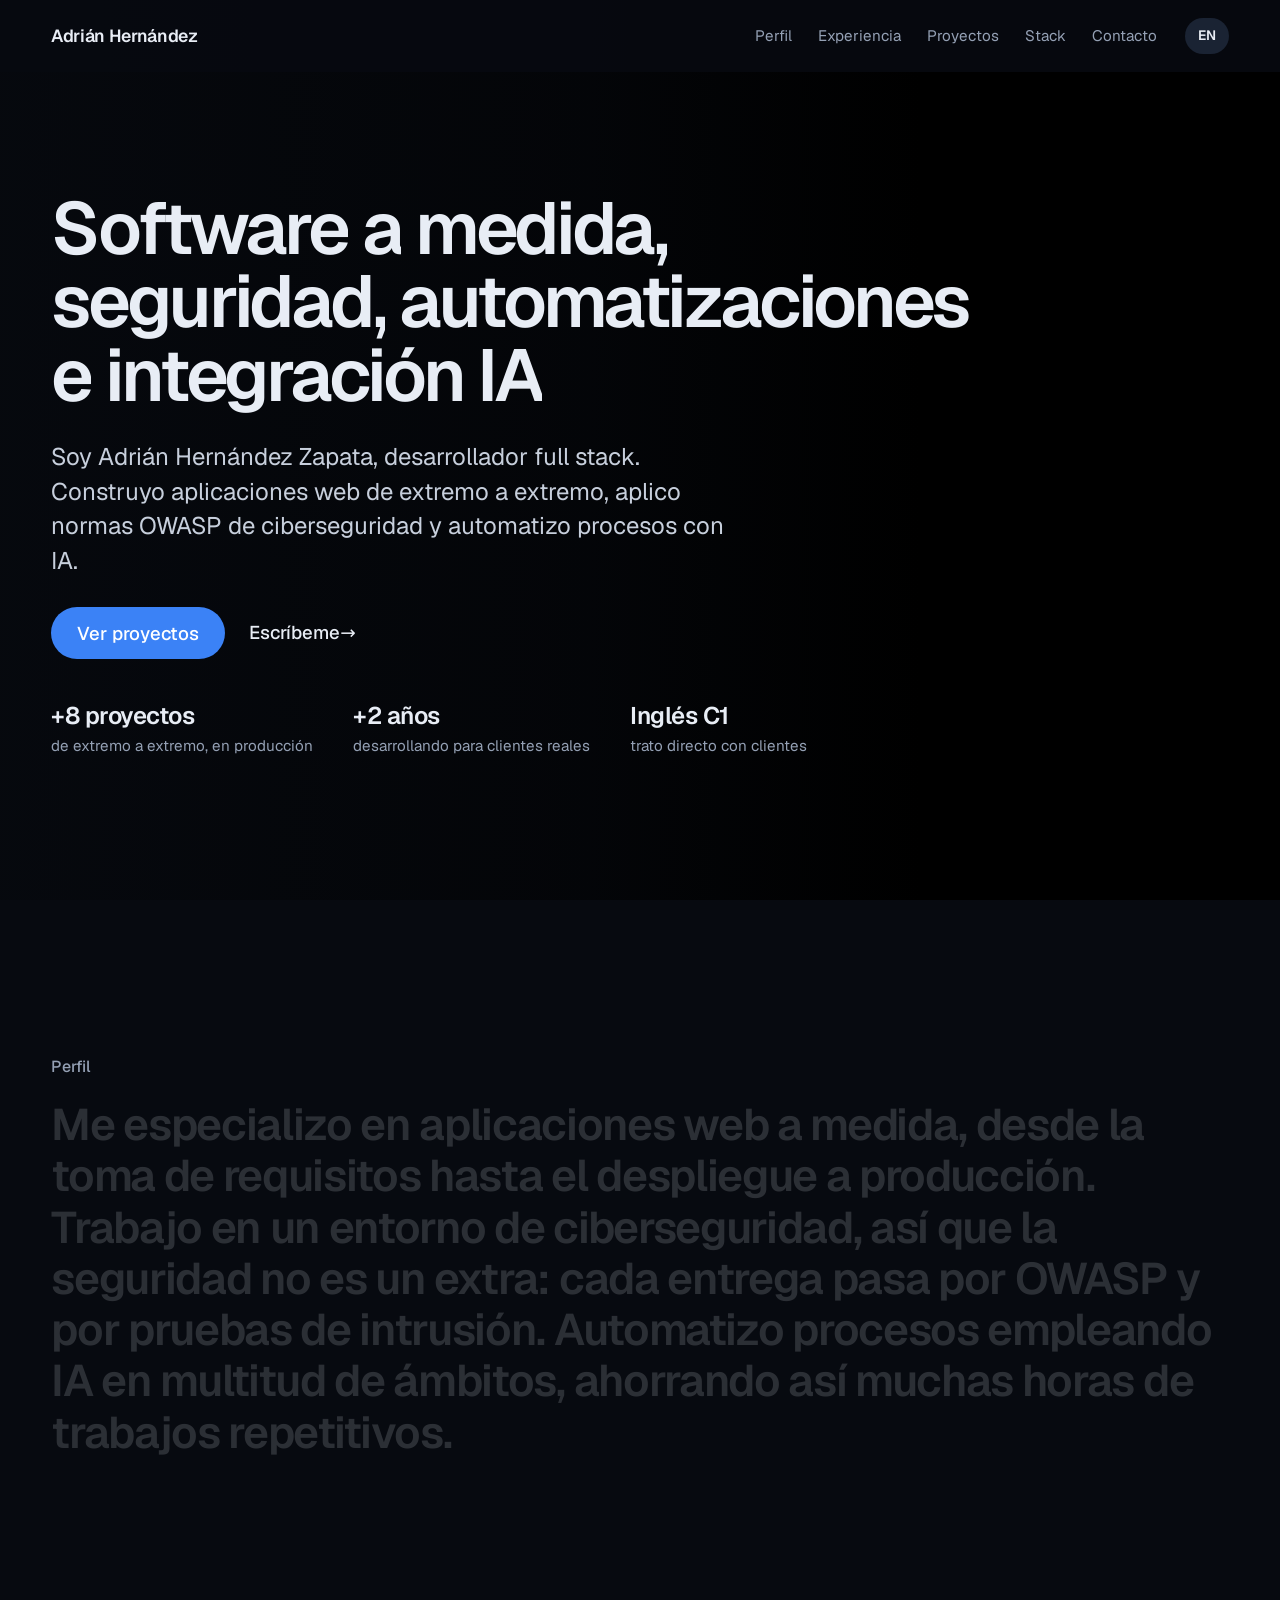
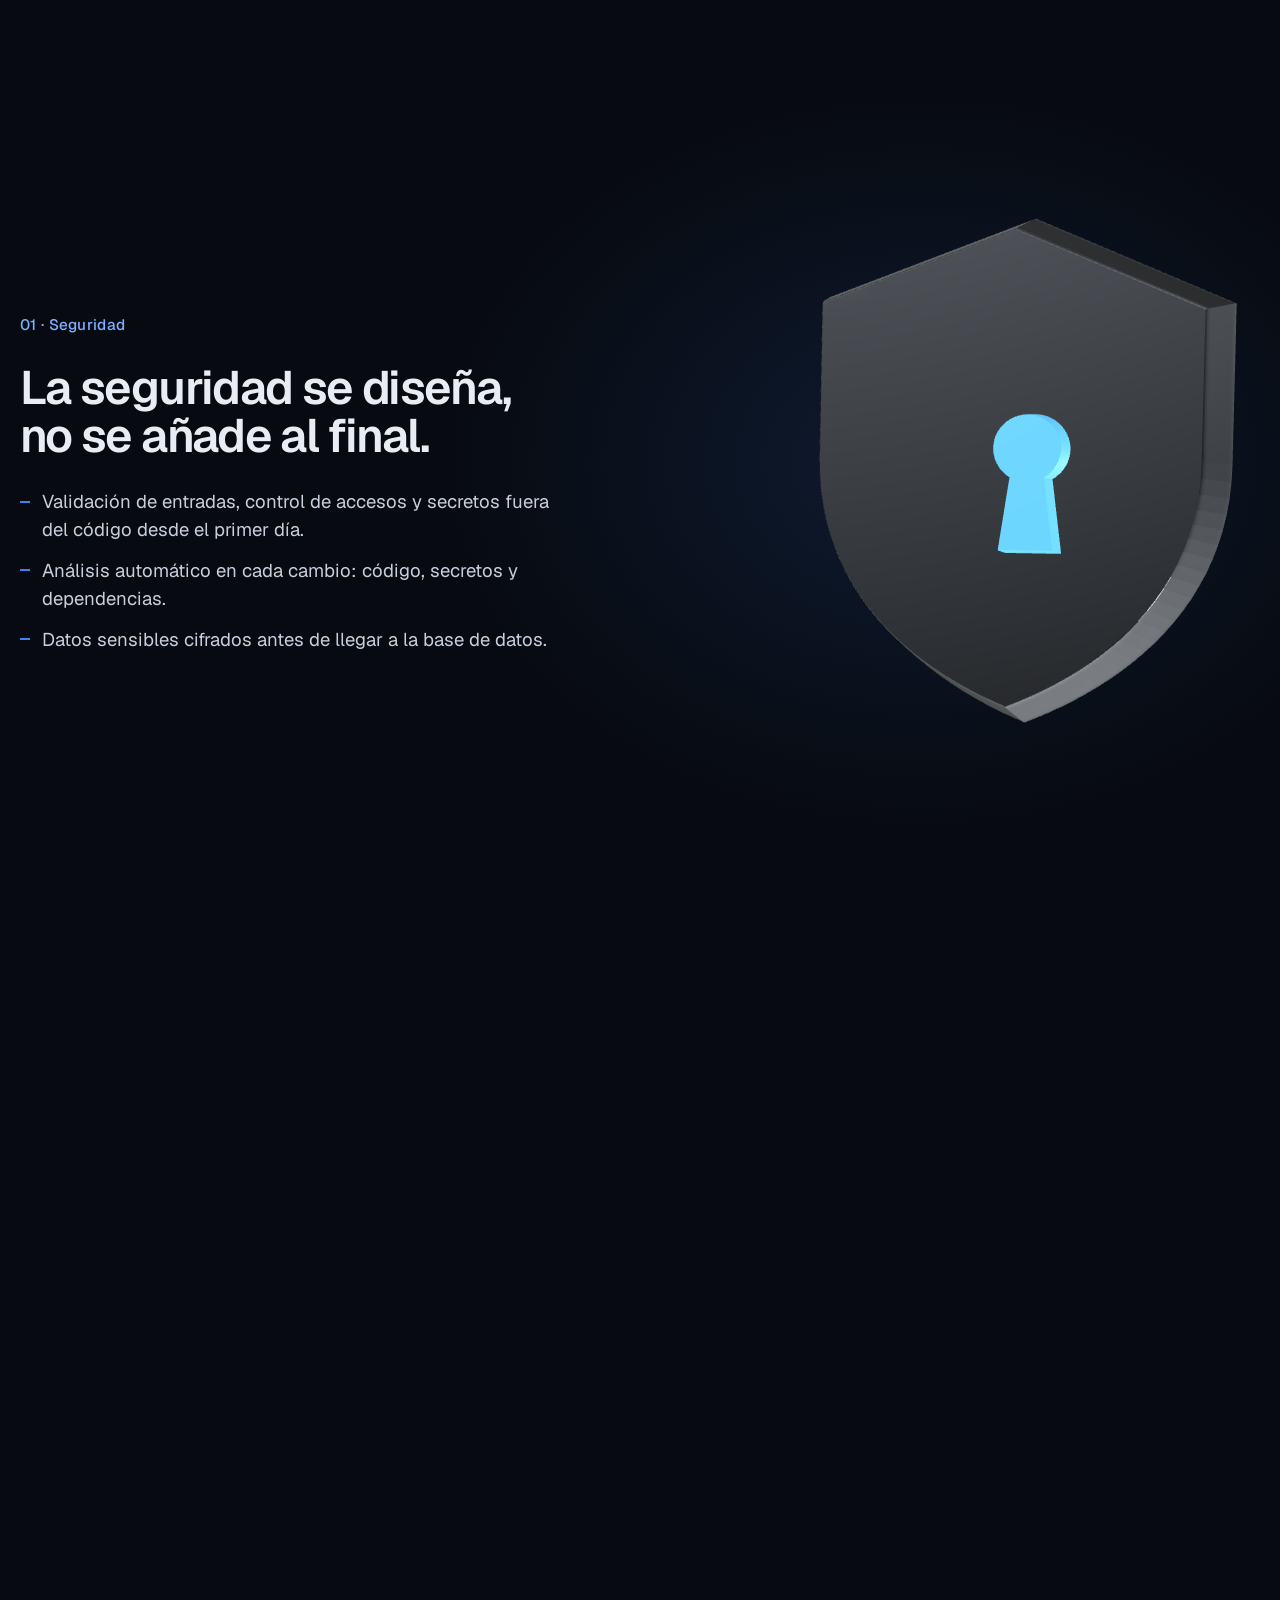
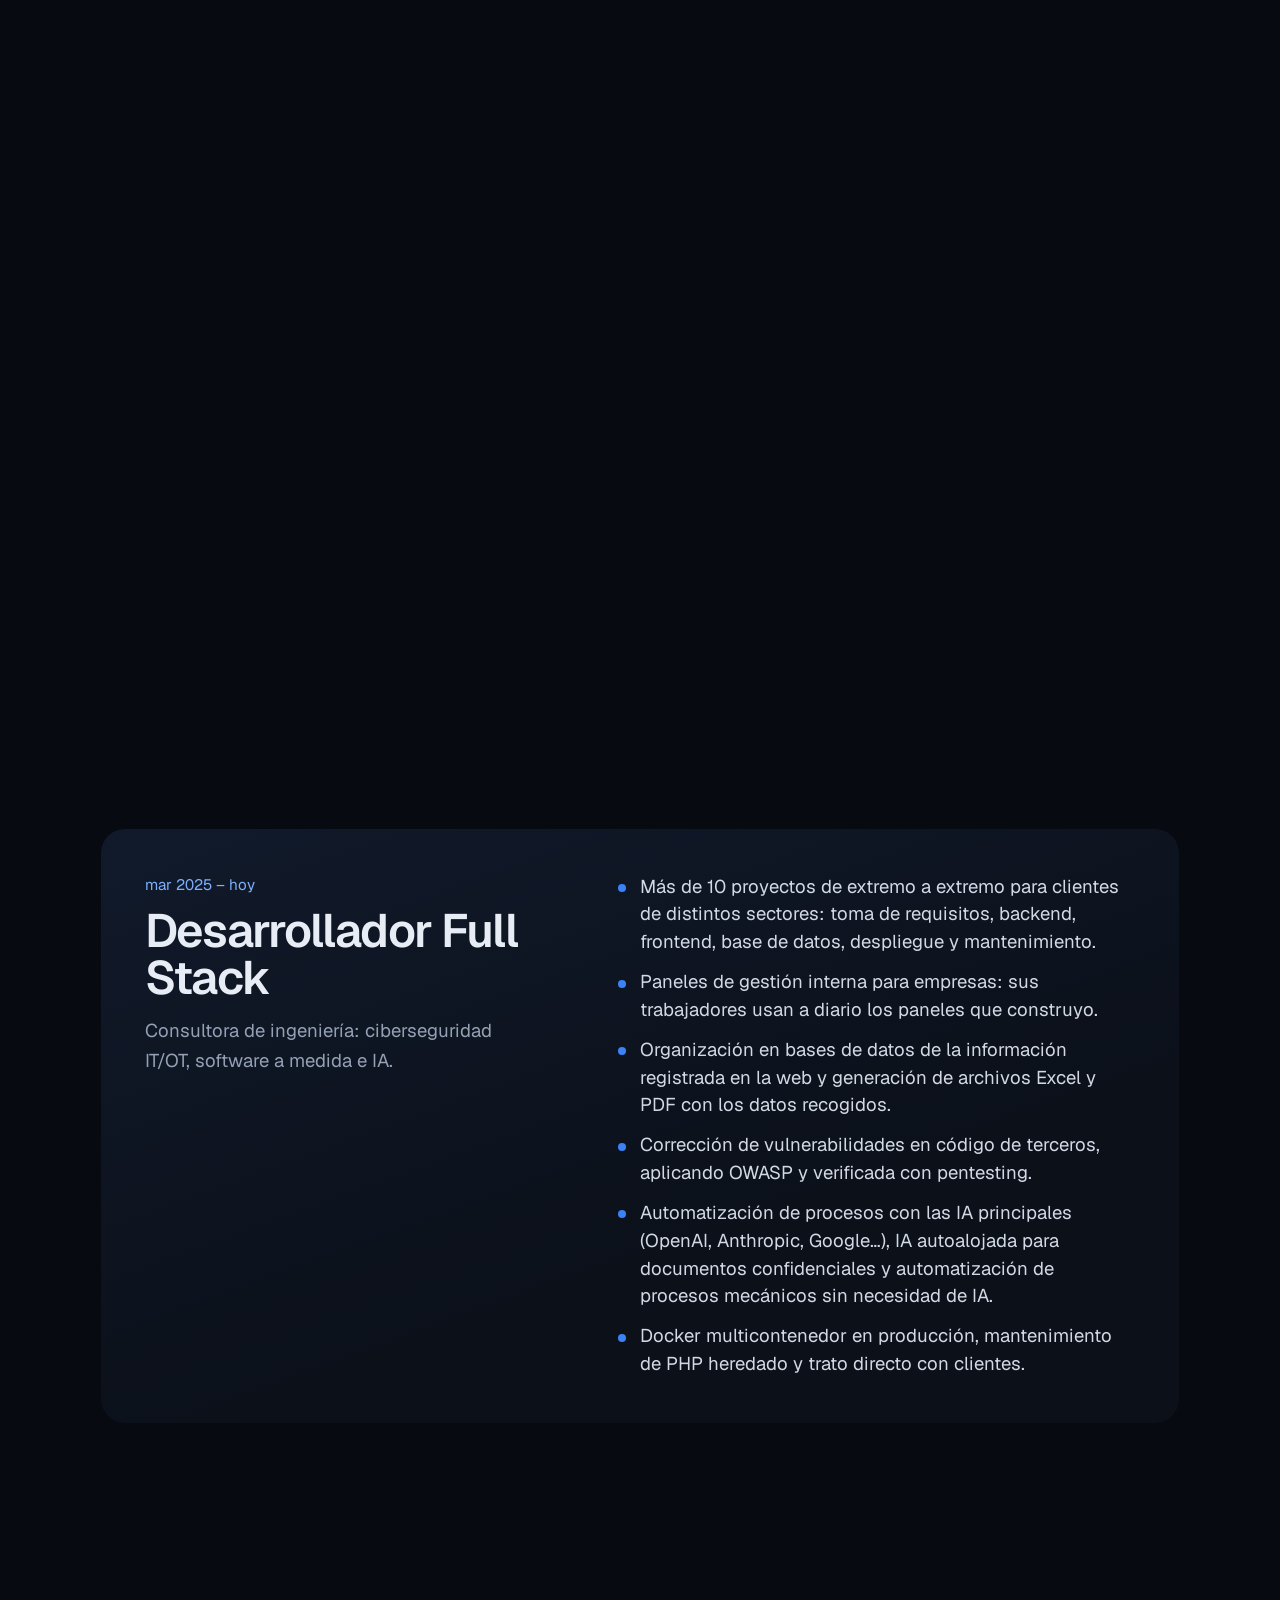
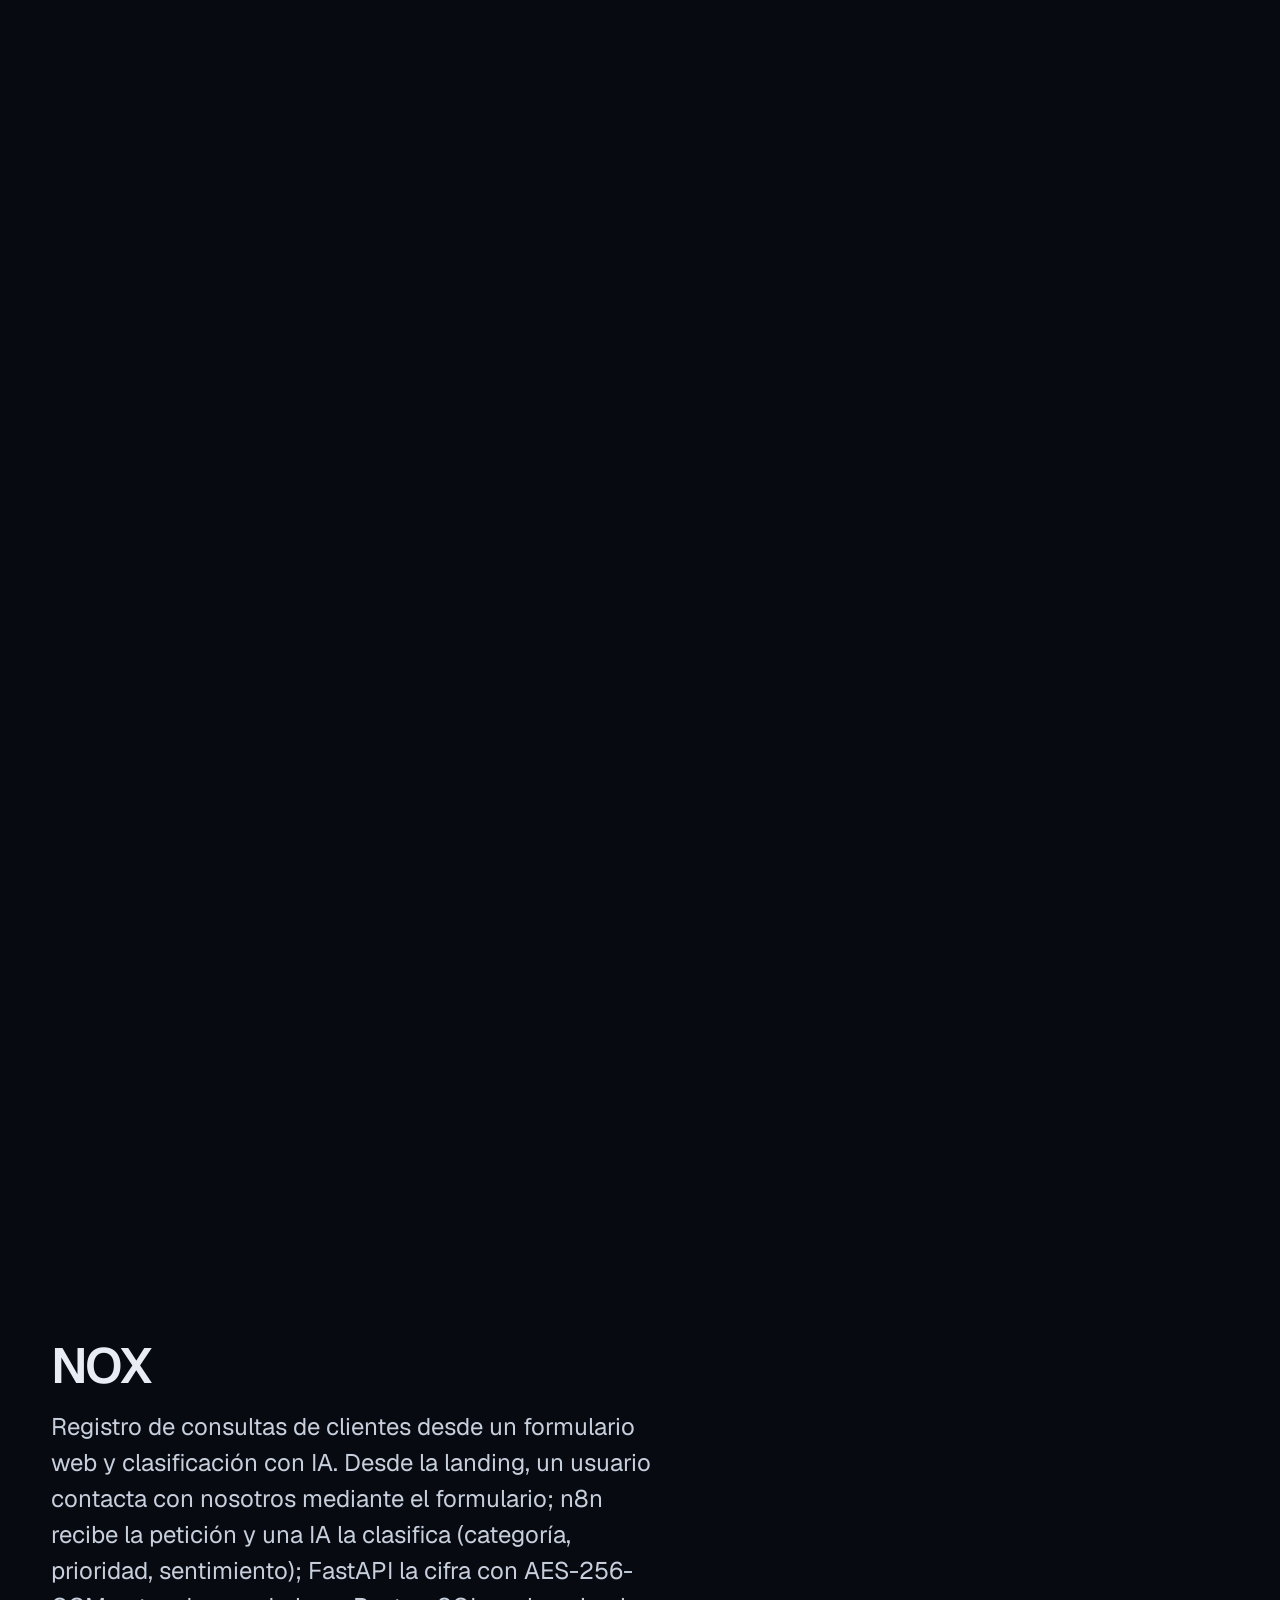
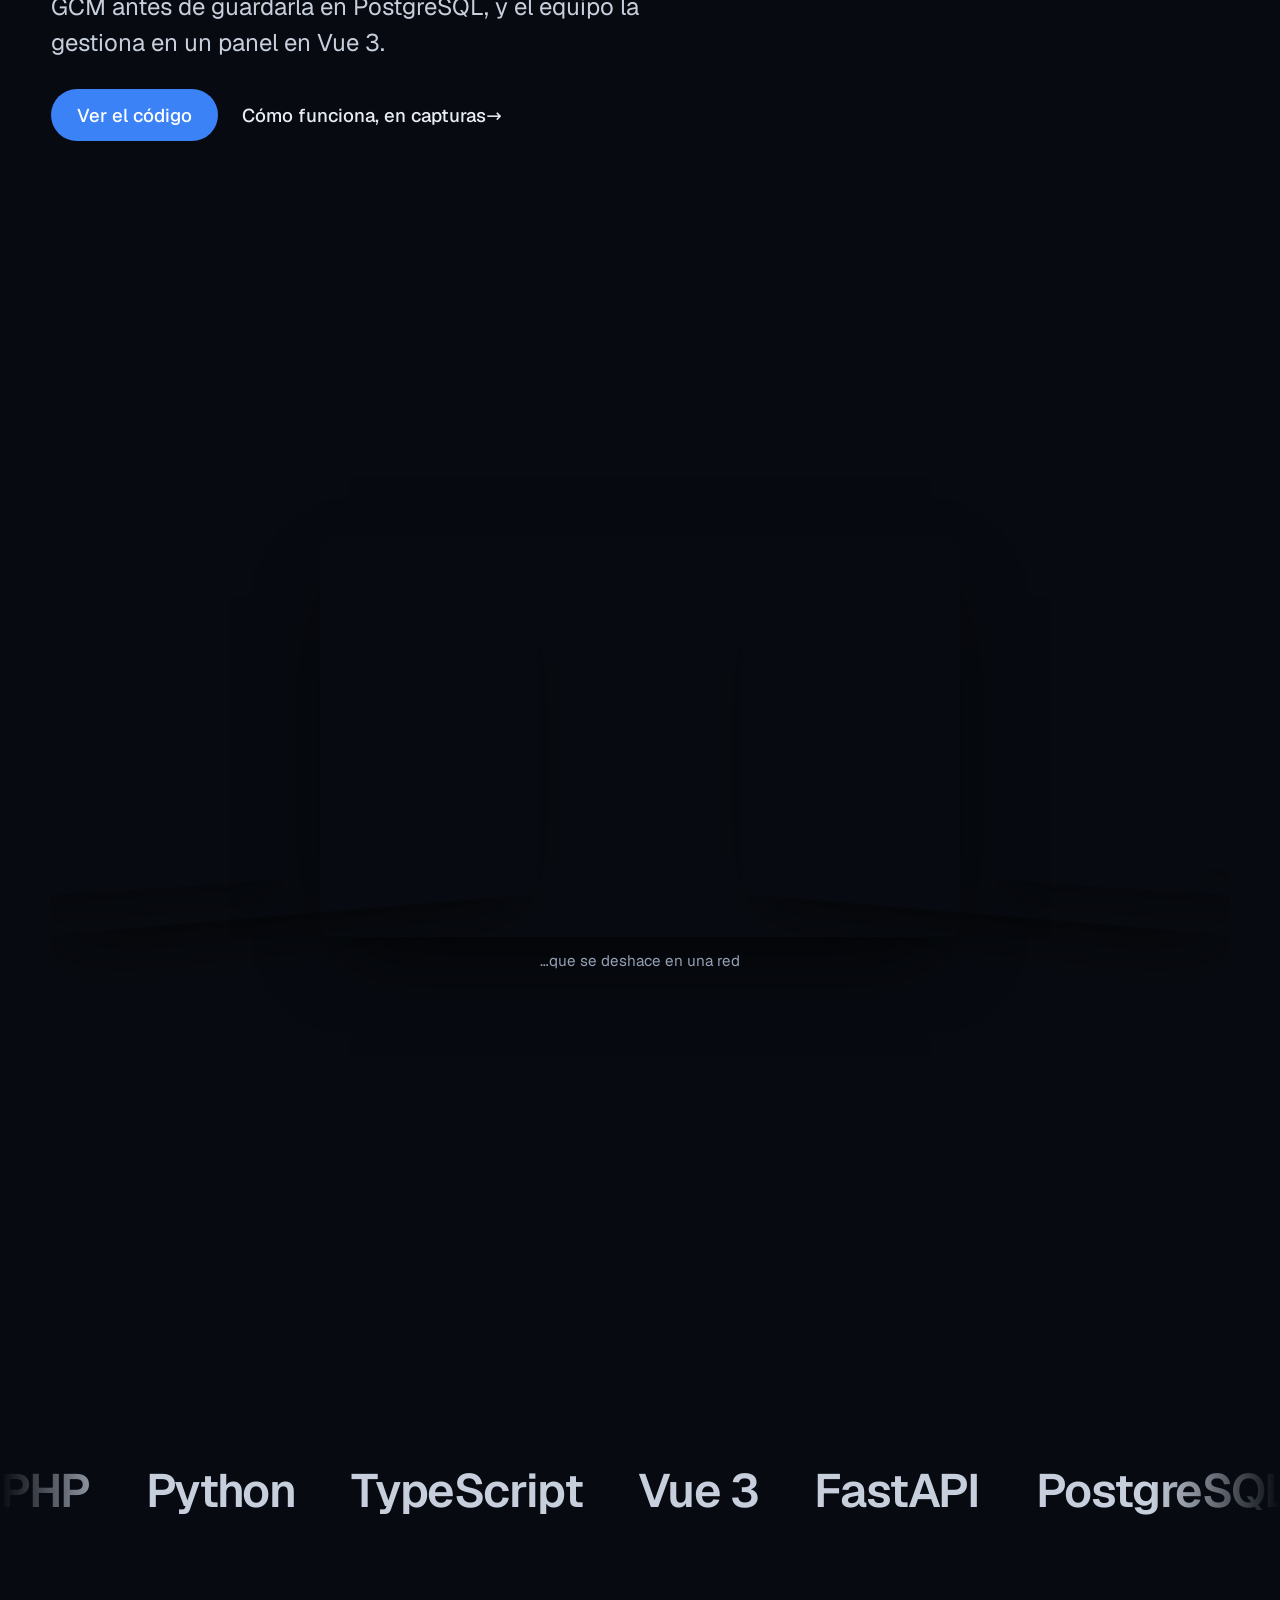
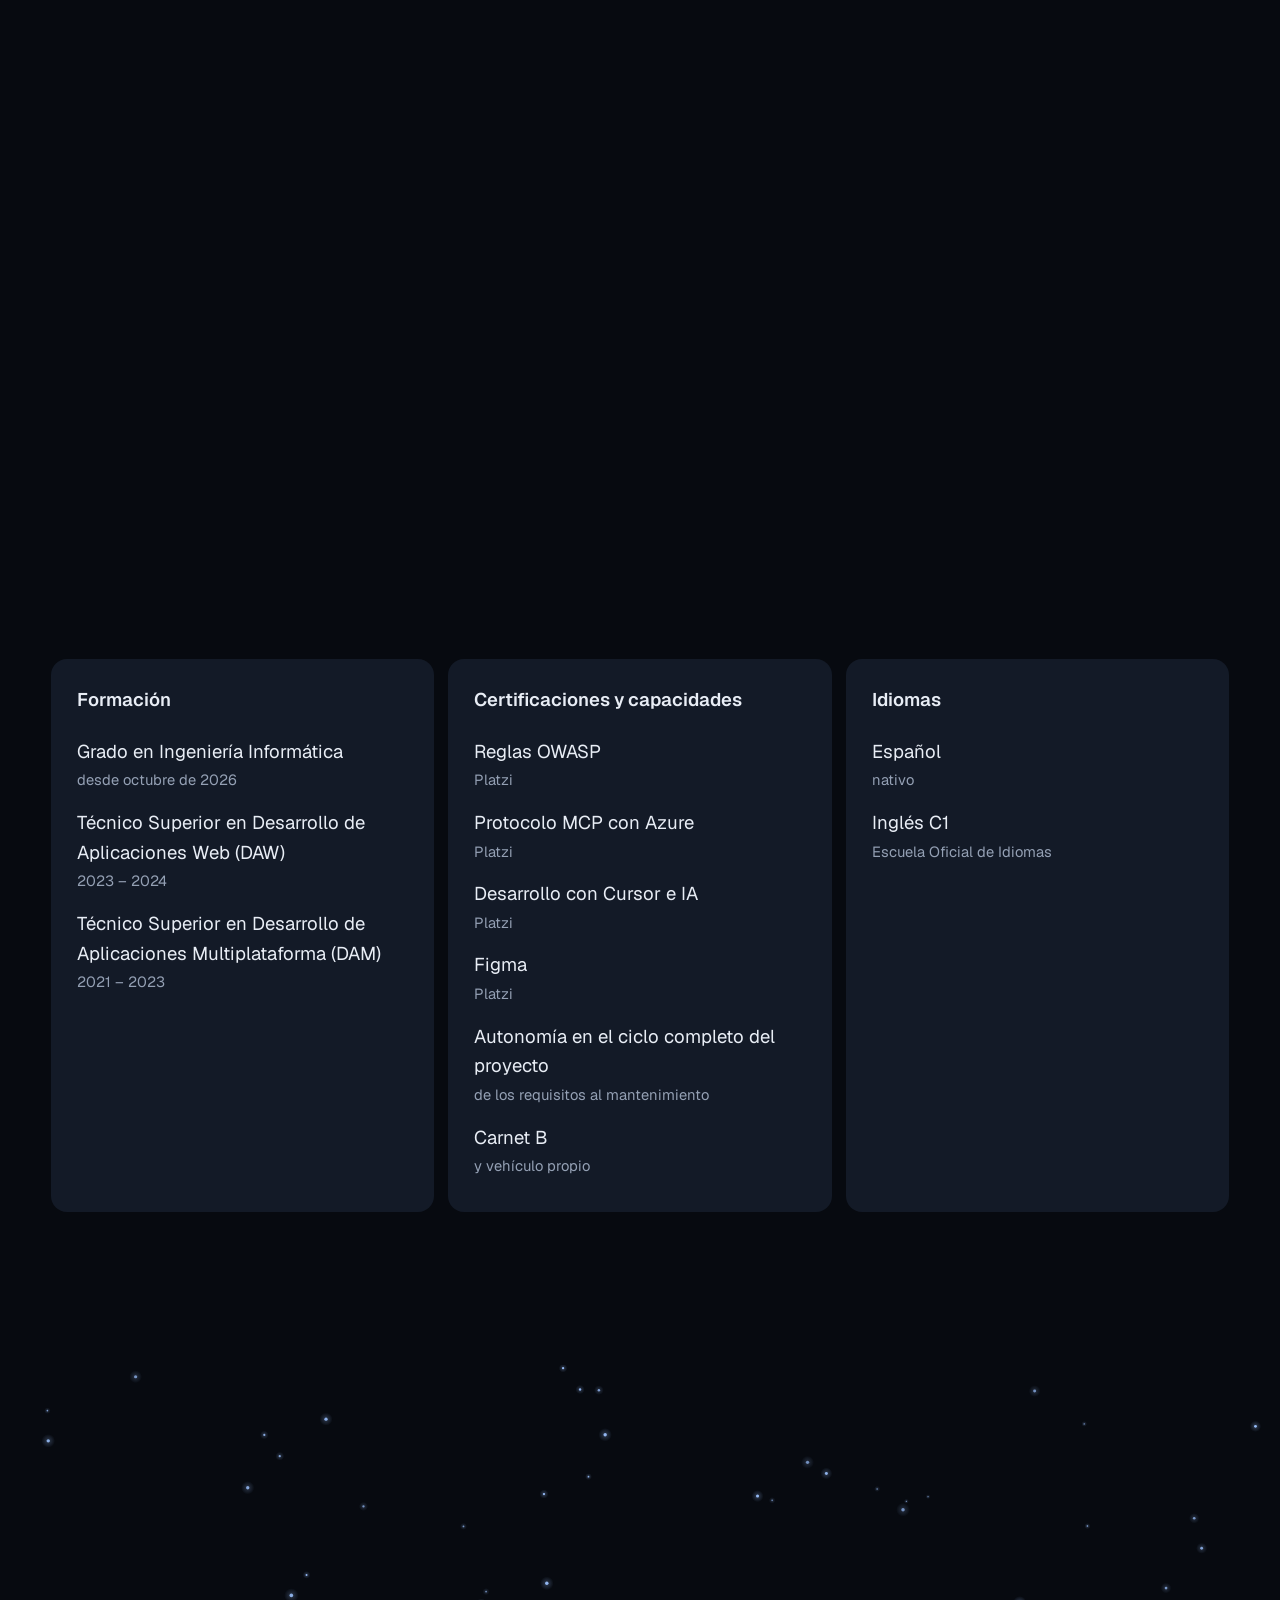
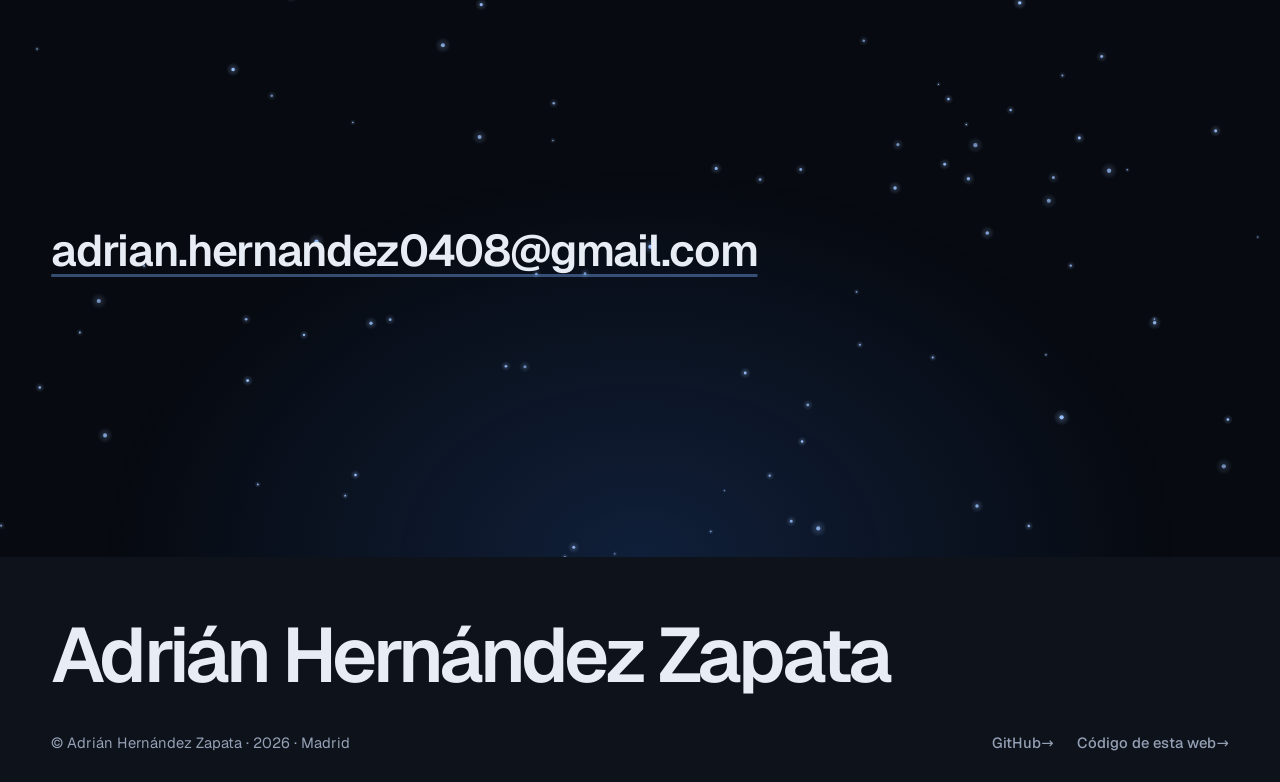
==== index.html @ 09d70021 "feat: portfolio in Spanish and English" ====
<!doctype html>
<html lang="es" data-cine-cursor>
<head>
  <meta charset="utf-8">
  <meta name="viewport" content="width=device-width, initial-scale=1">
  <meta http-equiv="Content-Security-Policy" content="default-src 'self'; script-src 'self'; style-src 'self'; img-src 'self' data:; font-src 'self'; connect-src 'self'; object-src 'none'; base-uri 'none'; form-action 'none'">
  <title>Adrián Hernández Zapata · Desarrollador full stack</title>
  <meta name="description" content="Desarrollador full stack en Madrid: aplicaciones web a medida de extremo a extremo, desarrollo seguro (OWASP) y automatizaciones con IA.">
  <meta name="theme-color" content="#070a10">
  <link rel="alternate" hreflang="es" href="https://adrian048.github.io/">
  <link rel="alternate" hreflang="en" href="https://adrian048.github.io/en/">
  <link rel="icon" href="data:image/svg+xml,%3Csvg xmlns='http://www.w3.org/2000/svg' viewBox='0 0 32 32'%3E%3Crect width='32' height='32' rx='7' fill='%23070a10'/%3E%3Ctext x='16' y='21.5' text-anchor='middle' font-family='Arial' font-weight='700' font-size='15' fill='%233b82f6'%3EAH%3C/text%3E%3C/svg%3E">
  <script src="assets/cine/boot.js"></script>
  <link rel="stylesheet" href="assets/cine/cine.css">
  <link rel="stylesheet" href="assets/cine/scenes.css">
  <link rel="stylesheet" href="assets/s3d/scene3d.css">
  <link rel="stylesheet" href="assets/css/site.css">
  <script type="module" src="assets/cine/cine.js"></script>
  <script type="module" src="assets/s3d/scene3d.js"></script>
  <script type="module" src="assets/js/site.js"></script>
</head>
<body>
  <div class="cine-intro" data-cine-intro aria-hidden="true">
    <p class="cine-intro__count" data-cine-intro-count>0</p>
    <p class="intro-name">Adrián Hernández Zapata</p>
  </div>
  <a class="skip" href="#contenido">Saltar al contenido</a>

  <header class="bar">
    <div class="frame bar__inner">
      <a class="wordmark" href="#inicio">Adrián Hernández</a>
      <nav aria-label="Principal">
        <a href="#perfil">Perfil</a>
        <a href="#experiencia">Experiencia</a>
        <a href="#proyectos">Proyectos</a>
        <a href="#stack">Stack</a>
        <a href="#contacto">Contacto</a>
      </nav>
      <a class="lang" href="en/" hreflang="en" lang="en" aria-label="English version">EN</a>
    </div>
  </header>

  <main id="contenido">
    <section id="inicio" class="hero cine-shader" data-cine-shader="wave" data-colors="#1d4ed8,#7cb0ff,#22d3ee" data-intensity="0.85">
      <div class="frame hero__inner">
        <h1 data-cine-text="rise">Software a medida, seguridad, automatizaciones e integración IA</h1>
        <p class="hero__lead" data-cine-reveal>Soy Adrián Hernández Zapata, desarrollador full stack. Construyo aplicaciones web de extremo a extremo, aplico normas OWASP de ciberseguridad y automatizo procesos con IA.</p>
        <div class="hero__actions" data-cine-reveal>
          <a class="btn" href="#proyectos" data-cine-magnetic="0.2">Ver proyectos</a>
          <a class="link-arrow" href="#contacto">Escríbeme</a>
        </div>
        <ul class="hero__facts" data-cine-stagger="up">
          <li><b><span data-cine-count="10" data-prefix="+">+10</span> proyectos</b>de extremo a extremo, en producción</li>
          <li><b>+2 años</b>desarrollando para clientes reales</li>
          <li><b>Inglés C1</b>trato directo con clientes</li>
        </ul>
      </div>
    </section>

    <section id="perfil" class="profile frame" aria-labelledby="perfil-title">
      <div class="profile__inner">
        <!-- Foto opcional: guarda tu foto como assets/img/foto.webp (cuadrada, 400×400). Si no existe, no se muestra nada. -->
        <img class="portrait" data-optional src="assets/img/foto.webp" alt="Adrián Hernández Zapata" width="168" height="168">
        <div>
          <h2 id="perfil-title">Perfil</h2>
          <p class="profile__text" data-cine-text="scrub">Me especializo en aplicaciones web a medida, desde la toma de requisitos hasta el despliegue a producción. Trabajo en un entorno de ciberseguridad, así que la seguridad no es un extra: cada entrega pasa por OWASP y por pruebas de intrusión. Automatizo procesos empleando IA en multitud de ámbitos, ahorrando así muchas horas de trabajos repetitivos.</p>
        </div>
      </div>
    </section>

    <section class="cine-scene cine-say pillars" data-cine-scene="3" aria-label="Cómo trabajo">
      <div class="cine-stage">
        <div class="pillars__3d" data-s3d data-spec="#escena-pilares"></div>
        <div class="cine-say__lines pillars__lines frame" data-cine-index>
          <div class="cine-say__line pillar">
            <p class="pillar__num">01 · Seguridad</p>
            <h2>La seguridad se diseña, no se añade al final.</h2>
            <ul>
              <li>Validación de entradas, control de accesos y secretos fuera del código desde el primer día.</li>
              <li>Análisis automático en cada cambio: código, secretos y dependencias.</li>
              <li>Datos sensibles cifrados antes de llegar a la base de datos.</li>
            </ul>
          </div>
          <div class="cine-say__line pillar">
            <p class="pillar__num">02 · IA y automatización</p>
            <h3>IA donde ahorra horas, no donde queda bien.</h3>
            <ul>
              <li>Elijo el modelo por tarea, coste y privacidad de los datos.</li>
              <li>Valido lo que responde: si duda, decide una persona.</li>
              <li>Si un proceso es mecánico, lo automatizo sin IA: más barato y más fiable.</li>
            </ul>
          </div>
          <div class="cine-say__line pillar">
            <p class="pillar__num">03 · Desarrollo a medida</p>
            <h3>Software que un equipo usa cada día.</h3>
            <ul>
              <li>Primero entiendo el proceso del cliente; después elijo la tecnología.</li>
              <li>El cliente ve el producto durante el desarrollo, no solo al final.</li>
              <li>Después de producción sigo: soporte, mejoras y mantenimiento.</li>
            </ul>
          </div>
        </div>
      </div>
    </section>
    <script type="application/json" id="escena-pilares">{
      "light": "night", "floor": "none", "drag": true,
      "camera": { "pos": [0, 0.2, 7.5], "fov": 30 },
      "objects": [
        { "recipe": "shield", "name": "escudo", "pos": [1.7, 0, 0], "posPortrait": [0, 0.9, 0], "spin": 0.25, "float": 0.05,
          "vars": { "accent": "#3b82f6", "finish": "chrome" },
          "keys": [{ "at": 0, "opacity": 1 }, { "at": 0.14, "opacity": 1 }, { "at": 0.26, "opacity": 0 }] },
        { "recipe": "server", "name": "rack", "pos": [1.7, 0, 0], "posPortrait": [0, 0.9, 0], "scale": 0.85,
          "vars": { "led": "#7cb0ff", "accent": "#3b82f6" },
          "keys": [{ "at": 0, "opacity": 0, "rot": [0, -18, 0] }, { "at": 0.8, "opacity": 0 }, { "at": 0.95, "opacity": 1 }, { "at": 1, "rot": [0, -28, 0] }] },
        { "type": "particles", "name": "red", "pos": [1.7, 0, 0], "posPortrait": [0, 0.9, 0], "spin": 0.08,
          "targets": ["escudo", "sphere", "rack"], "at": [0.2, 0.5, 0.84], "count": 12000,
          "colors": ["#3b82f6", "#cfe1ff"], "size": 0.9,
          "keys": [{ "at": 0.08, "opacity": 0 }, { "at": 0.22, "opacity": 1 }, { "at": 0.86, "opacity": 1 }, { "at": 0.97, "opacity": 0 }] }
      ],
      "parallax": 0.3
    }</script>

    <section id="experiencia" class="experience" aria-labelledby="experiencia-title">
      <div class="section-head frame">
        <h2 id="experiencia-title" data-cine-text="rise">Experiencia</h2>
        <p data-cine-reveal>En consultoría y en equipos de desarrollo, para empresas que usan a diario lo que construyo.</p>
      </div>
      <div class="cine-scene cine-stack experience__scene" data-cine-scene="3">
        <div class="cine-stage">
          <div class="cine-stack__deck frame" data-cine-index>
            <article class="cine-stack__card job">
              <div>
                <p class="job__when">mar 2025 – hoy</p>
                <h3>Desarrollador Full Stack</h3>
                <p class="job__where">Consultora de ingeniería: ciberseguridad IT/OT, software a medida e IA.</p>
              </div>
              <ul>
                <li>Más de 10 proyectos de extremo a extremo para clientes de distintos sectores: toma de requisitos, backend, frontend, base de datos, despliegue y mantenimiento.</li>
                <li>Paneles de gestión interna para empresas: sus trabajadores usan a diario los paneles que construyo.</li>
                <li>Organización en bases de datos de la información registrada en la web y generación de archivos Excel y PDF con los datos recogidos.</li>
                <li>Corrección de vulnerabilidades en código de terceros, aplicando OWASP y verificada con pentesting.</li>
                <li>Automatización de procesos con las IA principales (OpenAI, Anthropic, Google…), IA autoalojada para documentos confidenciales y automatización de procesos mecánicos sin necesidad de IA.</li>
                <li>Docker multicontenedor en producción, mantenimiento de PHP heredado y trato directo con clientes.</li>
              </ul>
            </article>
            <article class="cine-stack__card job">
              <div>
                <p class="job__when">mar – jun 2024</p>
                <h3>Desarrollador Junior Full Stack</h3>
                <p class="job__where">Consultora tecnológica multinacional.</p>
              </div>
              <ul>
                <li>Frontend en Angular y TypeScript y backend con Spring Boot y Java.</li>
                <li>Desarrollo dentro de un equipo: tareas repartidas y código compartido con Git.</li>
                <li>Gestión de bases de datos relacionales (MySQL, Oracle) y no relacionales (Firebase).</li>
                <li>Subsanación de errores y vulnerabilidades antes de cada entrega.</li>
                <li>Presentación de los avances del producto al cliente.</li>
              </ul>
            </article>
            <article class="cine-stack__card job">
              <div>
                <p class="job__when">mar – jun 2023</p>
                <h3>Desarrollador Junior Full Stack</h3>
                <p class="job__where">Empresa de desarrollo de software.</p>
              </div>
              <ul>
                <li>Frontend y backend de aplicaciones completas con frameworks actuales.</li>
                <li>Trabajo en equipo con otros desarrolladores, del diseño a la entrega.</li>
                <li>Gestión de bases de datos MongoDB y MySQL: modelos, consultas y mantenimiento.</li>
                <li>Corrección de errores detectados en las pruebas.</li>
                <li>Demostraciones del producto al cliente.</li>
              </ul>
            </article>
          </div>
        </div>
      </div>
    </section>

    <section id="proyectos" class="project frame" aria-labelledby="proyectos-title">
      <div class="section-head">
        <h2 id="proyectos-title" data-cine-text="rise">Proyectos personales</h2>
      </div>
      <div class="project__intro">
        <div>
          <h3 class="project__name">NOX</h3>
          <p class="project__desc">Registro de consultas de clientes desde un formulario web y clasificación con IA. Desde la landing, un usuario contacta con nosotros mediante el formulario; n8n recibe la petición y una IA la clasifica (categoría, prioridad, sentimiento); FastAPI la cifra con AES-256-GCM antes de guardarla en PostgreSQL, y el equipo la gestiona en un panel en Vue 3.</p>
          <div class="project__links">
            <a class="btn" href="https://github.com/Adrian048/NOX" rel="noopener">Ver el código</a>
            <a class="link-arrow" href="https://github.com/Adrian048/NOX/tree/main/docs/funcionamiento" rel="noopener">Cómo funciona, en capturas</a>
          </div>
        </div>
        <ol class="flow" data-cine-stagger="up" aria-label="Recorrido de una consulta">
          <li><b>Landing pública</b><span>formulario de contacto</span></li>
          <li><b>nginx</b><span>añade la clave y limita el ritmo</span></li>
          <li><b>n8n + IA</b><span>valida y clasifica</span></li>
          <li><b>FastAPI</b><span>recogida de datos y cifrado antes de grabar en base de datos</span></li>
          <li><b>PostgreSQL</b><span>solo ve bytes cifrados</span></li>
          <li><b>Panel en Vue 3</b><span>organización visual de las solicitudes recogidas desde el formulario web</span></li>
        </ol>
      </div>
      <div class="project__facts" data-cine-stagger="up">
        <div><b>10 de 10 checks</b><span>Tests, Semgrep, gitleaks, Trivy, auditoría de dependencias y OWASP ZAP en cada cambio.</span></div>
        <div><b>Cifrado completo de datos</b><span>Si una base de datos se ve comprometida, los atacantes solo recopilarían datos cifrados inutilizables.</span></div>
        <div><b>La IA aporta, pero no decide</b><span>Su salida se valida contra listas cerradas; si duda, el ticket pasa a revisión manual.</span></div>
      </div>
      <div class="shots">
        <div class="cine-coverflow" data-cine-coverflow data-start="2" data-cine-cursor-label="Arrastra" tabindex="0" aria-roledescription="carrusel" aria-label="Capturas del proyecto">
          <figure class="cine-coverflow__item"><img src="assets/img/noxum-portada.jpg" alt="Portada de la landing de Noxum con el panel de guardia" loading="lazy" width="1440" height="900"><figcaption>Landing: portada con shader WebGL</figcaption></figure>
          <figure class="cine-coverflow__item"><img src="assets/img/noxum-escudo.jpg" alt="Escena 3D con un escudo metálico" loading="lazy" width="1440" height="900"><figcaption>Escena 3D: el escudo</figcaption></figure>
          <figure class="cine-coverflow__item"><img src="assets/img/noxum-red.jpg" alt="Escena 3D: partículas que forman una red" loading="lazy" width="1440" height="900"><figcaption>…que se deshace en una red</figcaption></figure>
          <figure class="cine-coverflow__item"><img src="assets/img/noxum-servicios.jpg" alt="Tarjetas de servicios que se apilan" loading="lazy" width="1440" height="900"><figcaption>Servicios que se apilan</figcaption></figure>
          <figure class="cine-coverflow__item"><img src="assets/img/noxum-guardia.jpg" alt="Reloj de guardia con la hora de Madrid" loading="lazy" width="1440" height="900"><figcaption>Reloj de guardia en directo</figcaption></figure>
          <figure class="cine-coverflow__item"><img src="assets/img/panel-busqueda.png" alt="Panel de soporte con un ticket clasificado como incidencia urgente" loading="lazy" width="2000" height="988"><figcaption>Panel: ticket clasificado por la IA</figcaption></figure>
        </div>
      </div>
    </section>

    <section id="stack" class="stack" aria-labelledby="stack-title">
      <div class="frame">
        <div class="section-head">
          <h2 id="stack-title" data-cine-text="rise">Stack</h2>
          <p data-cine-reveal>Las herramientas con las que trabajo cada día, y las que uso para que la IA sea útil y segura.</p>
        </div>
      </div>
      <div class="marquee-row" data-cine-velocity>
        <div data-cine-marquee>
          <ul class="cine-track"><li>PHP</li><li>Python</li><li>TypeScript</li><li>Vue 3</li><li>FastAPI</li><li>PostgreSQL</li><li>MySQL</li><li>MongoDB</li><li>Docker</li><li>n8n</li><li>OpenAI</li><li>Anthropic</li><li>Gemini</li><li>MCP</li><li>OWASP</li><li>Git</li></ul>
        </div>
      </div>
      <div class="frame">
        <div class="skills" data-cine-spotlight data-cine-stagger="up">
          <article class="skill cine-spot"><h3>Lenguajes</h3><p>PHP, Python, JavaScript, TypeScript, Java, HTML, CSS y SQL.</p></article>
          <article class="skill cine-spot"><h3>Frontend</h3><p>Vue 3 con Vite y WordPress a medida. Angular en proyectos personales. Escenas WebGL y 3D con three.js.</p></article>
          <article class="skill cine-spot"><h3>Backend</h3><p>PHP a medida, FastAPI, APIs REST, webhooks y generación de Excel y PDF. Spring Boot y Java.</p></article>
          <article class="skill cine-spot"><h3>Bases de datos</h3><p>MySQL, PostgreSQL, MongoDB, Oracle y Firebase. Modelado, migraciones y mantenimiento.</p></article>
          <article class="skill cine-spot"><h3>IA aplicada</h3><p>APIs de OpenAI, Anthropic y Google, modelos autoalojados, protocolo MCP, Cursor y Copilot.</p></article>
          <article class="skill cine-spot"><h3>Automatización</h3><p>n8n, Python y JavaScript para encadenar procesos, integrar servicios y sustituir tareas manuales.</p></article>
          <article class="skill cine-spot"><h3>DevOps</h3><p>Docker y Docker Compose, nginx, Git y GitHub Actions. Despliegue y soporte en producción.</p></article>
          <article class="skill cine-spot"><h3>Seguridad</h3><p>OWASP, corrección de vulnerabilidades y pentesting. Semgrep, gitleaks, Trivy y OWASP ZAP. Cifrado de datos y CSP estricta.</p></article>
          <article class="skill cine-spot"><h3>Diseño y producto</h3><p>Figma, toma de requisitos y demostraciones al cliente. Interfaces accesibles y adaptadas al móvil.</p></article>
        </div>
        <div class="learning">
          <section aria-labelledby="formacion"><h3 id="formacion">Formación</h3><ul>
            <li>Grado en Ingeniería Informática<span>desde octubre de 2026</span></li>
            <li>Técnico Superior en Desarrollo de Aplicaciones Web (DAW)<span>2023 – 2024</span></li>
            <li>Técnico Superior en Desarrollo de Aplicaciones Multiplataforma (DAM)<span>2021 – 2023</span></li>
          </ul></section>
          <section aria-labelledby="certificaciones"><h3 id="certificaciones">Certificaciones y capacidades</h3><ul>
            <li>Reglas OWASP<span>Platzi</span></li>
            <li>Protocolo MCP con Azure<span>Platzi</span></li>
            <li>Desarrollo con Cursor e IA<span>Platzi</span></li>
            <li>Figma<span>Platzi</span></li>
            <li>Autonomía en el ciclo completo del proyecto<span>de los requisitos al mantenimiento</span></li>
            <li>Carnet B<span>y vehículo propio</span></li>
          </ul></section>
          <section aria-labelledby="idiomas"><h3 id="idiomas">Idiomas</h3><ul>
            <li>Español<span>nativo</span></li>
            <li>Inglés C1<span>Escuela Oficial de Idiomas</span></li>
          </ul></section>
        </div>
      </div>
    </section>

    <section id="contacto" class="contact" data-cine-drift="dust" data-color="#9cc2ff" aria-labelledby="contacto-title">
      <div class="frame contact__inner">
        <h2 id="contacto-title" data-cine-text="rise">¿Hablamos?</h2>
        <p class="contact__lead" data-cine-reveal>Busco nuevos retos como desarrollador. Si buscas un perfil de desarrollo a medida e integraciones con IA, contáctame por estas vías.</p>
        <a class="contact__mail" href="mailto:adrian.hernandez0408@gmail.com">adrian.hernandez0408@gmail.com</a>
        <div class="contact__links" data-cine-stagger="up">
          <a class="btn btn--ghost" href="tel:+34601172277">+34 601 17 22 77</a>
          <a class="btn btn--ghost" href="https://www.linkedin.com/in/adrian-hernandez-zapata" rel="noopener">LinkedIn</a>
        </div>
      </div>
    </section>
  </main>

  <footer class="foot">
    <div class="frame">
      <p class="foot__name">Adrián Hernández Zapata</p>
      <div class="foot__row">
        <p>© Adrián Hernández Zapata · 2026 · Madrid</p>
        <p class="foot__links"><a class="link-arrow" href="https://github.com/Adrian048" rel="noopener">GitHub</a><a class="link-arrow" href="https://github.com/Adrian048/Adrian048.github.io" rel="noopener">Código de esta web</a></p>
      </div>
    </div>
  </footer>
</body>
</html>
---- assets/cine/cine.css ----
/* cinematic-web kit: base styles for the effects. Reads the page's tokens when they exist
   (--ground, --ink, --muted, --accent); set --cine-* to override. No external resources. */

:root {
  --cine-bg: var(--ground, #07080b);
  --cine-ink: var(--ink, #eef1f6);
  --cine-muted: var(--muted, #8b93a3);
  --cine-accent: var(--accent, #4d8dff);
  --cine-c1: var(--cine-accent);
  --cine-c2: color-mix(in oklab, var(--cine-accent) 45%, white);
  --cine-c3: color-mix(in oklab, var(--cine-accent) 55%, #22d3ee);
  --cine-ease: cubic-bezier(0.23, 1, 0.32, 1);
  --cine-ease-in-out: cubic-bezier(0.77, 0, 0.175, 1);
  --cine-enter: 900ms;
}

/* page colours driven by [data-cine-theme] sections (theme.js); registered so they ease */
@property --theme-ground { syntax: '<color>'; inherits: true; initial-value: #07080b; }
@property --theme-ink { syntax: '<color>'; inherits: true; initial-value: #eef1f6; }
@property --theme-accent { syntax: '<color>'; inherits: true; initial-value: #4d8dff; }
:root { transition: --theme-ground 900ms var(--cine-ease), --theme-ink 900ms var(--cine-ease), --theme-accent 900ms var(--cine-ease); }

.cine-sr {
  position: absolute; width: 1px; height: 1px; padding: 0; margin: -1px;
  overflow: hidden; clip-path: inset(50%); white-space: nowrap; border: 0;
}

/* ── WebGL hosts ─────────────────────────────────────────────────────────── */

.cine-shader, .cine-points { position: relative; isolation: isolate; }
.cine-gl {
  position: absolute; inset: 0; z-index: -1;
  width: 100%; height: 100%; display: block; pointer-events: none;
  opacity: 0; transition: opacity 1.2s var(--cine-ease);
}
.is-gl > .cine-gl { opacity: 1; }
/* Without WebGL (or before it starts) the host still has light in it. */
.cine-shader:not(.is-gl) {
  background:
    radial-gradient(60% 50% at 70% 40%, color-mix(in oklab, var(--cine-c1) 35%, transparent), transparent 70%),
    radial-gradient(40% 40% at 25% 70%, color-mix(in oklab, var(--cine-c3) 25%, transparent), transparent 70%),
    var(--cine-bg);
}
.cine-shader.is-gl { background: var(--cine-bg); }
/* clouds: transparent, drawn over the host's content (a photo below shows through as they clear) */
.cine-gl--over { z-index: 2; }
.cine-shader[data-cine-shader="clouds"], .cine-shader[data-cine-shader="clouds"].is-gl { background: none; }
.cine-points:not(.is-gl) {
  background: radial-gradient(35% 45% at 50% 50%, color-mix(in oklab, var(--cine-c1) 22%, transparent), transparent 70%);
}

/* ── Footage driven by scroll (sequence.js) ──────────────────────────────── */

.cine-sequence { position: relative; overflow: clip; }
.cine-sequence__media { position: absolute; inset: 0; width: 100%; height: 100%; display: block; object-fit: cover; }
/* the <img> inside is the poster: what shows without script, before loading and under reduced motion */
.cine-sequence > img { position: absolute; inset: 0; width: 100%; height: 100%; object-fit: cover; }
.cine-sequence.is-ready > img { visibility: hidden; }
/* outside a running scene (no script, reduced motion) it is a picture with a height of its own */
.cine-scene:not(.is-live) .cine-sequence { position: relative; inset: auto; min-height: 70svh; }

/* ── Entrances ───────────────────────────────────────────────────────────── */

[data-cine-reveal] {
  transition:
    opacity var(--cine-enter) var(--cine-ease),
    transform var(--cine-enter) var(--cine-ease),
    clip-path calc(var(--cine-enter) * 1.25) var(--cine-ease),
    filter var(--cine-enter) var(--cine-ease);
  transition-delay: calc(min(var(--i, 0), 10) * 75ms);
}
.js [data-cine-reveal]:not(.is-in) { opacity: 0; transform: translateY(28px); }
.js [data-cine-reveal="mask"]:not(.is-in) { opacity: 1; transform: none; clip-path: inset(0 0 100% 0); }
.js [data-cine-reveal="scale"]:not(.is-in) { transform: scale(0.94); }
.js [data-cine-reveal="blur"]:not(.is-in) { filter: blur(14px); transform: translateY(14px); }
.js [data-cine-reveal="clip"]:not(.is-in) {
  opacity: 1; transform: scale(1.08); clip-path: inset(14% 18% 14% 18% round 28px);
}
[data-cine-reveal="mask"], [data-cine-reveal="clip"] { clip-path: inset(0 0 0 0 round 0); }

/* ── Split text ──────────────────────────────────────────────────────────── */

.cine-wm { display: inline-block; vertical-align: top; }
.cine-w { display: inline-block; }
[data-cine-text="rise"] .cine-wm, [data-cine-text="chars"] .cine-wm {
  /* room above for accents on capitals (Á É Ó) and below for descenders, so the mask clips neither */
  overflow: clip; padding-block: 0.22em 0.12em; margin-block: -0.22em -0.12em;
}
[data-cine-text="rise"] .cine-w, [data-cine-text="chars"] .cine-w {
  transition: transform 1s var(--cine-ease), opacity 1s var(--cine-ease);
  transition-delay: calc(min(var(--i), 28) * 45ms);
}
[data-cine-text="chars"] .cine-w { transition-delay: calc(min(var(--i), 60) * 18ms); }
.js [data-cine-text="rise"]:not(.is-in) .cine-w,
.js [data-cine-text="chars"]:not(.is-in) .cine-w { transform: translateY(105%); opacity: 0; }

/* Words light up as the paragraph crosses the screen: fully lit by the time it is a little above centre. */
[data-cine-text="scrub"] { --r: clamp(0, (var(--pv, 1) - 0.12) / 0.42, 1); }
[data-cine-text="scrub"] .cine-w {
  opacity: calc(0.16 + 0.84 * clamp(0, var(--r) * (var(--n) + 2) - var(--i), 1));
}

/* ── Under the hand ──────────────────────────────────────────────────────── */

[data-cine-tilt] {
  position: relative;
  transform: perspective(1000px) rotateX(var(--rx, 0deg)) rotateY(var(--ry, 0deg));
  transform-style: preserve-3d;
}
.cine-glare::after {
  content: ""; position: absolute; inset: 0; border-radius: inherit; pointer-events: none;
  background: radial-gradient(420px circle at var(--gx, 50%) var(--gy, 50%), rgb(255 255 255 / 0.13), transparent 45%);
  opacity: var(--go, 0);
}
[data-cine-magnetic] { translate: var(--mx, 0px) var(--my, 0px); }

.cine-spot { position: relative; isolation: isolate; }
.cine-spot::before, .cine-spot::after {
  content: ""; position: absolute; pointer-events: none; border-radius: inherit;
  opacity: 0; transition: opacity 400ms var(--cine-ease);
}
/* the lit border */
.cine-spot::before {
  inset: 0; padding: 1px; z-index: 1;
  background: radial-gradient(260px circle at var(--sx, 50%) var(--sy, 50%),
    color-mix(in oklab, var(--cine-accent) 85%, white), transparent 70%);
  -webkit-mask: linear-gradient(#000 0 0) content-box, linear-gradient(#000 0 0);
  -webkit-mask-composite: xor;
  mask: linear-gradient(#000 0 0) content-box exclude, linear-gradient(#000 0 0);
}
/* the light on the surface */
.cine-spot::after {
  inset: 0; z-index: -1;
  background: radial-gradient(420px circle at var(--sx, 50%) var(--sy, 50%),
    color-mix(in oklab, var(--cine-accent) 12%, transparent), transparent 60%);
}
.is-lit .cine-spot::before, .is-lit .cine-spot::after { opacity: 1; }

/* ── Marquee ─────────────────────────────────────────────────────────────── */

[data-cine-marquee] {
  display: flex; overflow: clip;
  -webkit-mask: linear-gradient(90deg, transparent, #000 10%, #000 90%, transparent);
  mask: linear-gradient(90deg, transparent, #000 10%, #000 90%, transparent);
}
.cine-track { display: flex; flex: none; align-items: center; gap: var(--cine-gap, 3.5rem); padding-inline-end: var(--cine-gap, 3.5rem); }
[data-cine-marquee].is-running .cine-track { animation: cine-marquee var(--cine-speed, 40s) linear infinite; }
[data-cine-marquee].is-running:hover .cine-track { animation-play-state: paused; }
@keyframes cine-marquee { to { transform: translateX(-100%); } }

/* ── Reduced motion: everything is in place, nothing moves ──────────────── */

@media (prefers-reduced-motion: reduce) {
  [data-cine-reveal], .cine-w, .cine-gl { transition: none !important; }
  .js [data-cine-reveal]:not(.is-in),
  .js [data-cine-text]:not(.is-in) .cine-w { opacity: 1; transform: none; clip-path: none; filter: none; }
  [data-cine-tilt] { transform: none; }
  :root { transition: none; }
}

/* ── Cursor (cursor.js) ──────────────────────────────────────────────────── */

.has-cine-cursor, .has-cine-cursor a, .has-cine-cursor button, .has-cine-cursor [role="button"], .has-cine-cursor summary, .has-cine-cursor label { cursor: none; }
.has-cine-cursor input, .has-cine-cursor textarea, .has-cine-cursor select { cursor: auto; }
.cine-cursor { position: fixed; inset: 0; z-index: 9999; pointer-events: none; opacity: 0; transition: opacity 300ms ease; }
.cine-cursor.is-on { opacity: 1; }
.cine-cursor.is-native { opacity: 0; }
.cine-cursor__dot, .cine-cursor__ring { position: absolute; left: 0; top: 0; border-radius: 50%; }
.cine-cursor__dot { width: 6px; height: 6px; margin: -3px 0 0 -3px; background: var(--cine-ink); }
.cine-cursor__ring {
  width: 36px; height: 36px; margin: -18px 0 0 -18px; display: grid; place-items: center;
  border: 1.5px solid color-mix(in oklab, var(--cine-ink) 55%, transparent);
  transition: width 320ms var(--cine-ease), height 320ms var(--cine-ease), margin 320ms var(--cine-ease), background-color 320ms var(--cine-ease), border-color 320ms var(--cine-ease);
}
.cine-cursor.is-hover .cine-cursor__ring { width: 64px; height: 64px; margin: -32px 0 0 -32px; border-color: var(--cine-accent); background: color-mix(in oklab, var(--cine-accent) 14%, transparent); }
.cine-cursor.has-label .cine-cursor__ring { width: 88px; height: 88px; margin: -44px 0 0 -44px; background: var(--cine-accent); border-color: var(--cine-accent); }
.cine-cursor.is-down .cine-cursor__ring { transform-origin: center; scale: 0.85; }
.cine-cursor__label { font: 600 0.8rem/1 var(--font-text, system-ui), sans-serif; color: #fff; opacity: 0; transition: opacity 200ms ease; }
.cine-cursor.has-label .cine-cursor__label { opacity: 1; }

/* image trail */
[data-cine-trail] { position: relative; overflow: clip; }
.cine-trail__img { position: absolute; width: clamp(120px, 14vw, 220px); aspect-ratio: 4 / 5; object-fit: cover; border-radius: 6px; pointer-events: none; z-index: 2; }

/* x-ray reveal */
[data-cine-xray] { position: relative; overflow: clip; --xr: 0px; }
[data-cine-xray] > * { display: block; width: 100%; }
.cine-xray__top {
  position: absolute; inset: 0; height: 100%; object-fit: cover;
  -webkit-mask-image: radial-gradient(circle var(--xr) at var(--mx, 50%) var(--my, 50%), #000 98%, transparent 100%);
  mask-image: radial-gradient(circle var(--xr) at var(--mx, 50%) var(--my, 50%), #000 98%, transparent 100%);
}

/* ── Text effects (textfx.js) ────────────────────────────────────────────── */

.cine-imgtext {
  color: transparent; -webkit-background-clip: text; background-clip: text;
  background-size: cover; background-position: 50% calc(30% + var(--pv, 0.5) * 40%);
  transform: scale(calc(0.94 + var(--pv, 0.5) * 0.12)); transform-origin: 50% 60%;
}
[data-cine-scramble] { font-variant-numeric: tabular-nums; }

/* ── Intro (intro.js) ────────────────────────────────────────────────────── */

@property --cine-hole { syntax: '<length-percentage>'; inherits: false; initial-value: 0%; }
.cine-intro { display: none; }
.js .cine-intro {
  position: fixed; inset: 0; z-index: 9000; display: grid; place-content: center; justify-items: center; gap: 1rem;
  background: var(--cine-bg); color: var(--cine-ink);
  -webkit-mask-image: radial-gradient(circle at 50% 50%, transparent var(--cine-hole), #000 calc(var(--cine-hole) + 1px));
  mask-image: radial-gradient(circle at 50% 50%, transparent var(--cine-hole), #000 calc(var(--cine-hole) + 1px));
  transition: --cine-hole 1s cubic-bezier(0.77, 0, 0.175, 1);
}
.cine-intro.is-opening { --cine-hole: 150%; pointer-events: none; }
.cine-intro__count { font: 600 clamp(4rem, 14vw, 11rem)/1 var(--font-display, system-ui), sans-serif; letter-spacing: -0.05em; font-variant-numeric: tabular-nums; }
.cine-intro-on { overflow: hidden; }

/* ── Drift (drift.js) ────────────────────────────────────────────────────── */

[data-cine-drift] { position: relative; isolation: isolate; }
.cine-drift { position: absolute; inset: 0; width: 100%; height: 100%; pointer-events: none; z-index: 3; }

/* ── Galleries (gallery.js + CSS) ────────────────────────────────────────── */

.cine-coverflow { display: flex; gap: 1rem; overflow-x: auto; scroll-snap-type: x mandatory; padding: 1rem 0; outline: none; }
.cine-coverflow__item { flex: none; width: min(70vw, 460px); margin: 0; scroll-snap-align: center; }
.cine-coverflow__item img { width: 100%; height: auto; aspect-ratio: 16 / 10; object-fit: cover; display: block; border-radius: 10px; }
/* the side pictures are moved with transforms, which still count as page width on phones: clip them */
.cine-coverflow.is-live { display: grid; overflow-x: clip; overflow-y: visible; perspective: 1400px; place-items: center; min-height: min(62vw, 520px); }
.cine-coverflow.is-live .cine-coverflow__item {
  grid-area: 1 / 1; cursor: pointer;
  transform: translateX(calc(var(--k) * 58%)) translateZ(calc(var(--ak) * -220px)) rotateY(calc(clamp(-1, var(--k), 1) * -42deg));
  opacity: calc(1 - min(var(--ak), 3) * 0.22);
  z-index: calc(20 - var(--ak));
  transition: transform 700ms var(--cine-ease), opacity 700ms var(--cine-ease);
}
.cine-coverflow.is-live { user-select: none; -webkit-user-select: none; }
.cine-coverflow.is-live img { -webkit-user-drag: none; pointer-events: none; }
.cine-coverflow.is-live .cine-coverflow__item:not(.is-active) figcaption { opacity: 0; }
.cine-coverflow__item figcaption { margin-top: 0.75rem; transition: opacity 400ms ease; }
.cine-coverflow:focus-visible { outline: 2px solid var(--cine-accent); outline-offset: 6px; }

.cine-accordion { display: flex; gap: 0.6rem; height: clamp(320px, 52vh, 560px); }
.cine-accordion > * { position: relative; flex: 1; min-width: 0; overflow: clip; border-radius: 12px; transition: flex-grow 700ms var(--cine-ease); }
.cine-accordion > * img { position: absolute; inset: 0; width: 100%; height: 100%; object-fit: cover; }
.cine-accordion > :hover, .cine-accordion > :focus-within { flex-grow: 4; }
@media (max-width: 700px) { .cine-accordion { flex-direction: column; height: auto; } .cine-accordion > * { min-height: 120px; } .cine-accordion > :hover, .cine-accordion > :focus-within { flex-grow: 1; } }

/* ── Picture distortion (imagefx.js) ─────────────────────────────────────── */

.cine-distort { position: fixed; left: 0; top: 0; z-index: 30; pointer-events: none; opacity: 0; transition: opacity 250ms ease; }
.cine-distort.is-on { opacity: 1; }

@media (prefers-reduced-motion: reduce) {
  .cine-coverflow.is-live .cine-coverflow__item, .cine-accordion > * { transition: none; }
  .cine-imgtext { transform: none; }
}
---- assets/cine/scenes.css ----
/* cinematic-web kit: pinned scroll scenes, driven by --p (0 → 1) from scene.js.

   Every scene is written twice:
   - the base rules are the FINISHED COMPOSITION: what a visitor sees without script, under reduced
     motion (.is-rest) and in the first frame of a failed load. It must read well on its own;
   - the rules under .is-live are the scene: the section grows to (hold + 1) screens, the stage sticks,
     and the parts move with --p.

   Inside a scene, a segment of the scroll is taken with
     --t: clamp(0, (var(--p) - START) / LENGTH, 1);
   and eased with smoothstep
     --e: calc(var(--t) * var(--t) * (3 - 2 * var(--t)));
   Only transform, opacity and clip-path move. */

.cine-scene { position: relative; }
.cine-scene.is-live { height: calc((var(--hold, 2) + 1) * 100svh); }
.cine-scene.is-live > .cine-stage {
  position: sticky; top: 0; height: 100svh; overflow: clip;
}

/* ═══ fly: the camera flies through a field of cards ════════════════════════
   <section class="cine-scene cine-fly" data-cine-scene="3" aria-label="…">
     <div class="cine-stage">
       <h2 class="cine-fly__title">…</h2>
       <div class="cine-fly__field" data-cine-index>
         <article class="cine-fly__item">…</article>   ×5–9 (pictures or interface panels)
       </div>
     </div>
   </section>
   Rest: title, then the items in a grid. */

.cine-fly .cine-stage { padding: clamp(4rem, 10vw, 8rem) 1.25rem; }
.cine-fly__title { text-align: center; margin-inline: auto; max-width: 18ch; }
.cine-fly__field {
  display: grid; gap: 1rem; margin-top: 3rem;
  grid-template-columns: repeat(auto-fit, minmax(min(100%, 240px), 1fr));
}

.cine-fly.is-live .cine-stage {
  padding: 0; display: grid; place-items: center;
  background: radial-gradient(55% 55% at 50% 50%, color-mix(in oklab, var(--cine-accent) 12%, transparent), transparent 75%);
}
.cine-fly.is-live .cine-fly__title {
  position: relative; z-index: 0; padding-inline: 1.25rem;
  --t: clamp(0, var(--p) / 0.35, 1);
  opacity: calc(1 - var(--t) * 0.85);
  transform: scale(calc(1 - var(--t) * 0.08));
}
.cine-fly.is-live .cine-fly__field {
  position: absolute; inset: 0; margin: 0; display: block;
  perspective: 800px; perspective-origin: 50% 50%;
  pointer-events: none;
}
.cine-fly.is-live .cine-fly__item {
  --zu: calc(var(--p) * (var(--n) + 1.2) - var(--i) - 0.6);
  position: absolute; left: 50%; top: 50%;
  width: min(30vw, 400px);
  transform: translate(-50%, -50%) translate3d(var(--x, 0), var(--y, 0), calc(var(--zu) * 650px));
  opacity: calc(clamp(0, (0.85 - var(--zu)) / 0.3, 1) * clamp(0, (var(--zu) + 4.2) / 1.6, 1));
  pointer-events: auto;
  will-change: transform, opacity;
}
.cine-fly.is-live .cine-fly__item:nth-child(6n + 1) { --x: -32vw; --y: -18vh; }
.cine-fly.is-live .cine-fly__item:nth-child(6n + 2) { --x: 30vw; --y: 14vh; }
.cine-fly.is-live .cine-fly__item:nth-child(6n + 3) { --x: -26vw; --y: 22vh; }
.cine-fly.is-live .cine-fly__item:nth-child(6n + 4) { --x: 28vw; --y: -20vh; }
.cine-fly.is-live .cine-fly__item:nth-child(6n + 5) { --x: -6vw; --y: -30vh; }
.cine-fly.is-live .cine-fly__item:nth-child(6n + 6) { --x: 8vw; --y: 28vh; }
@media (max-width: 700px) {
  .cine-fly.is-live .cine-fly__item { width: 62vw; }
  .cine-fly.is-live .cine-fly__item:nth-child(odd) { --x: -16vw; }
  .cine-fly.is-live .cine-fly__item:nth-child(even) { --x: 16vw; }
}
/* the last card lands in the centre and stays, so the scene ends on something */
.cine-fly.is-live .cine-fly__item:last-child {
  --x: 0px; --y: 0px;
  --zu: min(calc(var(--p) * (var(--n) + 1.2) - var(--i) - 0.6), -0.05);
  width: min(56vw, 640px);
}
@media (max-width: 700px) { .cine-fly.is-live .cine-fly__item:last-child { width: 84vw; } }

/* ═══ grow: a window grows to the whole screen ══════════════════════════════
   <section class="cine-scene cine-grow" data-cine-scene="2" aria-label="…">
     <div class="cine-stage">
       <div class="cine-grow__frame"><div class="cine-grow__media">…picture, video, canvas, UI…</div></div>
       <div class="cine-grow__caption">…statement…</div>
     </div>
   </section>
   Rest: the picture full width with the caption on it. */

.cine-grow .cine-stage { position: relative; min-height: 100svh; display: grid; }
.cine-grow__frame { grid-area: 1 / 1; overflow: clip; position: relative; }
.cine-grow__media { position: absolute; inset: 0; }
.cine-grow__media > img, .cine-grow__media > video { width: 100%; height: 100%; object-fit: cover; display: block; }
.cine-grow__caption {
  grid-area: 1 / 1; align-self: end; position: relative; z-index: 1;
  padding: clamp(1.5rem, 5vw, 4rem);
}

.cine-grow.is-live .cine-grow__frame {
  --t: clamp(0, var(--p) / 0.7, 1);
  --e: calc(var(--t) * var(--t) * (3 - 2 * var(--t)));
  clip-path: inset(calc((1 - var(--e)) * 24%) calc((1 - var(--e)) * 30%) round calc((1 - var(--e)) * 28px));
}
.cine-grow.is-live .cine-grow__media { transform: scale(calc(1.3 - var(--e, 0) * 0.3)); }
.cine-grow.is-live .cine-grow__caption {
  --t: clamp(0, (var(--p) - 0.68) / 0.22, 1);
  opacity: var(--t);
  transform: translateY(calc((1 - var(--t)) * 40px));
}

/* ═══ stack: cards slide up and stack on each other ═════════════════════════
   <section class="cine-scene cine-stack" data-cine-scene="3" aria-label="…">
     <div class="cine-stage">
       <div class="cine-stack__deck" data-cine-index>
         <article class="cine-stack__card">…</article>   ×3–5
       </div>
     </div>
   </section>
   Rest: the cards one under another. */

.cine-stack .cine-stage { padding: clamp(3rem, 8vw, 6rem) 1.25rem; }
.cine-stack__deck { display: grid; gap: 1.25rem; max-width: 1100px; margin-inline: auto; }

.cine-stack.is-live .cine-stage { padding: 0 1.25rem; display: grid; place-items: center; }
.cine-stack.is-live .cine-stack__deck { display: grid; width: 100%; }
.cine-stack.is-live .cine-stack__card {
  grid-area: 1 / 1; position: relative;
  --s: clamp(0, var(--p) * (var(--n) - 1) * 1.15 - var(--i) + 1, 1);
  --d: clamp(0, var(--p) * (var(--n) - 1) * 1.15 - var(--i), 4);
  transform:
    translateY(calc((1 - var(--s)) * 105svh - var(--d) * 22px))
    scale(calc(1 - var(--d) * 0.045));
  transform-origin: 50% 0%;
  will-change: transform;
}
.cine-stack.is-live .cine-stack__card::after {
  content: ""; position: absolute; inset: 0; border-radius: inherit; pointer-events: none;
  background: #000; opacity: calc(min(var(--d), 3) * 0.18);
}
.cine-stack.is-live .cine-stack__card:first-child { --s: 1; }

/* ═══ track: a horizontal rail moved by vertical scroll ═════════════════════
   <section class="cine-scene cine-track-scene" data-cine-scene="3" aria-label="…">
     <div class="cine-stage">
       <h2>…</h2>                                         (optional heading above the rail)
       <div class="cine-rail"> <article>…</article> ×4–8 </div>
     </div>
   </section>
   Rest: the rail scrolls sideways by touch/trackpad (scroll-snap). */

.cine-rail {
  display: flex; gap: 1.25rem; padding: 2rem 1.25rem;
  overflow-x: auto; scroll-snap-type: x mandatory;
}
.cine-rail > * { flex: none; scroll-snap-align: start; width: min(78vw, 460px); }

.cine-track-scene.is-live .cine-stage { display: flex; flex-direction: column; justify-content: center; gap: 1rem; }
.cine-track-scene.is-live .cine-rail {
  overflow: visible; width: max-content; align-self: flex-start; padding-inline: max(1.25rem, 6vw);
  --t: clamp(0, (var(--p) - 0.05) / 0.9, 1);
  transform: translateX(calc(var(--t) * (100vw - 100%)));
  will-change: transform;
}

/* ═══ say: held statements that take turns (over a points cloud or a picture) ═
   <section class="cine-scene cine-say" data-cine-scene="3" aria-label="…">
     <div class="cine-stage">
       <div class="cine-points" data-cine-points="sphere>wave>galaxy"></div>   (or any backdrop)
       <div class="cine-say__lines" data-cine-index>
         <p class="cine-say__line">…4–12 words…</p>   ×2–4
       </div>
     </div>
   </section>
   Rest: the statements in a column over the backdrop. */

.cine-say .cine-stage { position: relative; min-height: 100svh; display: grid; align-items: center; }
.cine-say .cine-points { position: absolute; inset: 0; }
.cine-say__lines { position: relative; display: grid; gap: 2rem; padding: 4rem 1.25rem; }

.cine-say.is-live .cine-say__lines { display: grid; padding: 0 1.25rem; }
.cine-say.is-live .cine-say__line {
  grid-area: 1 / 1;
  --l: calc(var(--p) * var(--n) - var(--i));
  opacity: clamp(0, min(var(--l) * 3.5, (1 - var(--l)) * 3.5), 1);
  transform: translateY(calc((0.5 - clamp(0, var(--l), 1)) * 48px));
}
.cine-say.is-live .cine-say__line:first-child { opacity: clamp(0, (1 - var(--l)) * 3.5, 1); }
.cine-say.is-live .cine-say__line:last-child { opacity: clamp(0, var(--l) * 3.5, 1); }
---- assets/s3d/scene3d.css ----
/* scene-3d: styles. The colour of the chosen item is --s3d-color (registered, so it eases when a
   page uses it for backgrounds and glows). */

@property --s3d-color {
  syntax: '<color>';
  inherits: true;
  initial-value: #e11d48;
}
:root { transition: --s3d-color 900ms cubic-bezier(0.23, 1, 0.32, 1); }
@media (prefers-reduced-motion: reduce) { :root { transition: none; } }

[data-s3d], [data-s3d-ring] { position: relative; isolation: isolate; }
.s3d-canvas {
  position: absolute; inset: 0; z-index: 0;
  width: 100%; height: 100%; display: block;
  cursor: grab; outline: none;
}
.is-dragging .s3d-canvas { cursor: grabbing; }
[data-s3d-ring]:focus-visible { outline: 2px solid var(--s3d-color); outline-offset: -4px; }

/* fallback content (an <img> or text inside the host) is hidden once the 3D is up */
[data-s3d].is-3d > :not(.s3d-canvas):not(.s3d-keep) { visibility: hidden; }

/* the item list: a list of choices without 3D, a row of small labelled dots with it */
.s3d-items { list-style: none; margin: 0; padding: 0; display: flex; flex-wrap: wrap; gap: 0.5rem; }
.s3d-item {
  font: inherit; color: inherit; cursor: pointer;
  display: inline-flex; align-items: center; gap: 0.5rem;
  padding: 0.5rem 0.85rem; border-radius: 999px;
  background: rgb(255 255 255 / 0.06); border: 1px solid rgb(255 255 255 / 0.12);
  transition: background-color 200ms ease, border-color 200ms ease, transform 160ms ease-out;
}
.s3d-item::before {
  content: ""; width: 0.6rem; height: 0.6rem; border-radius: 50%;
  background: var(--swatch, currentColor);
}
.s3d-item[aria-pressed="true"] { background: rgb(255 255 255 / 0.14); border-color: rgb(255 255 255 / 0.4); }
.s3d-item:active { transform: scale(0.97); }
.s3d-item:focus-visible { outline: 2px solid var(--s3d-color); outline-offset: 2px; }
[data-s3d-ring].is-3d .s3d-items { position: relative; z-index: 1; }
---- assets/css/site.css ----
/* Portfolio of Adrián Hernández Zapata · dark, professional blue, one typeface (Geist).
   Works under a strict CSP: no inline styles or scripts, everything served from this site. */

@font-face {
  font-family: "Geist";
  src: url("../fonts/geist-latin-wght-normal.woff2") format("woff2-variations");
  font-weight: 100 900; font-style: normal; font-display: swap;
}

:root {
  color-scheme: dark;
  --ground: #070a10;
  --surface: #0d121b;
  --surface-2: #131a27;
  --surface-3: #1a2333;
  --ink: #e8edf5;
  --muted: #94a0b4;
  --accent: #3b82f6;
  --accent-2: #7cb0ff;
  --accent-ink: #04070d;
  --line: #1f2a3c;
  --font: "Geist", ui-sans-serif, system-ui, sans-serif;

  --cine-bg: var(--ground);
  --cine-ink: var(--ink);
  --cine-accent: var(--accent);
  --s3d-bg: var(--ground);
  --font-display: var(--font);
  --font-text: var(--font);

  --margin: clamp(20px, 4vw, 64px);
  --section: clamp(96px, 12vw, 200px);
  --step-body: clamp(1.0625rem, 1rem + 0.2vw, 1.1875rem);
  --step-lead: clamp(1.1875rem, 1.05rem + 0.6vw, 1.5rem);
  --step-head: clamp(2.1rem, 1.2rem + 3.2vw, 4rem);
  --step-display: clamp(2.8rem, 1rem + 6vw, 6.4rem);
  --ease: cubic-bezier(0.23, 1, 0.32, 1);
}

*, *::before, *::after { box-sizing: border-box; }
html { -webkit-text-size-adjust: 100%; scroll-padding-top: 84px; }
@media (prefers-reduced-motion: no-preference) { html { scroll-behavior: smooth; } }
body {
  margin: 0; background: var(--ground); color: var(--ink);
  font: 400 var(--step-body) / 1.6 var(--font); -webkit-font-smoothing: antialiased; overflow-x: clip;
}
h1, h2, h3, p, figure, ul, ol, dl, dd { margin: 0; }
ul, ol { padding: 0; list-style: none; }
a { color: inherit; }
img { display: block; max-width: 100%; }
::selection { background: var(--accent); color: var(--accent-ink); }
:focus-visible { outline: 2px solid var(--accent-2); outline-offset: 3px; border-radius: 4px; }
.skip { position: absolute; left: var(--margin); top: -80px; z-index: 50; padding: 12px 18px; border-radius: 8px; background: var(--accent); color: var(--accent-ink); }
.skip:focus { top: 12px; }
.frame { width: 100%; max-width: 1440px; margin-inline: auto; padding-inline: var(--margin); }
.muted { color: var(--muted); }

/* intro curtain */
.intro-name { color: var(--muted); font-size: 1rem; letter-spacing: 0.01em; }

/* controls */
.btn {
  display: inline-flex; align-items: center; gap: 10px; min-height: 52px; padding: 0 26px; border-radius: 999px;
  background: var(--accent); color: #fff; font: 500 var(--step-body) / 1 var(--font); text-decoration: none;
  transition: transform 140ms var(--ease), background-color 180ms ease;
}
.btn:active { transform: scale(0.97); }
.btn--ghost { background: var(--surface-3); color: var(--ink); }
.link-arrow { font-weight: 500; text-decoration: none; }
.link-arrow::after { content: " →"; display: inline-block; transition: transform 240ms var(--ease); }
@media (hover: hover) and (pointer: fine) {
  .btn:hover { background: #2f6fe0; }
  .btn--ghost:hover { background: #222c3f; }
  .link-arrow:hover::after { transform: translateX(4px); }
}

/* bar */
.bar { position: fixed; inset: 0 0 auto; z-index: 40; background: color-mix(in oklab, var(--ground) 88%, transparent); }
.bar__inner { display: flex; align-items: center; gap: 28px; min-height: 72px; }
.wordmark { font-weight: 600; letter-spacing: -0.02em; text-decoration: none; font-size: 1.1rem; }
.bar nav { display: flex; gap: 26px; margin-left: auto; font-size: 0.95rem; color: var(--muted); }
.bar nav a { text-decoration: none; transition: color 180ms ease; }
.bar nav a:hover { color: var(--ink); }
.lang { display: inline-flex; align-items: center; justify-content: center; min-width: 44px; height: 36px; padding: 0 12px; border-radius: 999px; background: var(--surface-3); font-size: 0.85rem; font-weight: 600; text-decoration: none; }
@media (max-width: 860px) { .bar nav { display: none; } .lang { margin-left: auto; } }

/* hero */
.hero { position: relative; min-height: 100svh; display: grid; align-items: center; padding-block: 120px 72px; }
.hero::after { content: ""; position: absolute; inset: 0; z-index: 0; pointer-events: none; background: linear-gradient(90deg, rgb(7 10 16 / 0.86) 0%, rgb(7 10 16 / 0.5) 46%, rgb(7 10 16 / 0) 72%); }
.hero__inner { position: relative; z-index: 1; display: grid; gap: 28px; justify-items: start; }
.hero h1 { font-size: clamp(2.2rem, 0.9rem + 4.6vw, 5.2rem); font-weight: 600; line-height: 1; letter-spacing: -0.045em; max-width: 19ch; text-wrap: balance; }
.hero__lead { font-size: var(--step-lead); line-height: 1.45; color: #c7cfdc; max-width: 44ch; }
.hero__actions { display: flex; flex-wrap: wrap; align-items: center; gap: 24px; }
.hero__facts { display: grid; grid-template-columns: repeat(3, minmax(0, auto)); gap: 40px; margin-top: 12px; color: var(--muted); font-size: 0.95rem; line-height: 1.4; }
.hero__facts b { display: block; color: var(--ink); font-size: var(--step-lead); font-weight: 600; letter-spacing: -0.02em; margin-bottom: 2px; }
@media (max-width: 760px) {
  .hero::after { background: linear-gradient(180deg, rgb(7 10 16 / 0.7), rgb(7 10 16 / 0.35)); }
  .hero__facts { grid-template-columns: 1fr; gap: 16px; }
  .hero__actions .btn { width: 100%; justify-content: center; }
}

/* profile: optional photo + statement that lights up */
.profile { padding-block: var(--section); }
.profile__inner { display: grid; grid-template-columns: auto minmax(0, 1fr); gap: clamp(24px, 4vw, 64px); align-items: start; max-width: 1180px; margin-inline: auto; }
.portrait { display: none; width: clamp(96px, 11vw, 168px); aspect-ratio: 1; border-radius: 50%; object-fit: cover; background: var(--surface-2); }
.portrait.is-loaded { display: block; }
.profile__text { font-size: clamp(1.6rem, 1rem + 2.2vw, 3rem); font-weight: 600; line-height: 1.16; letter-spacing: -0.03em; text-wrap: pretty; }
.profile h2 { font-size: 1rem; font-weight: 500; color: var(--muted); letter-spacing: 0; margin-bottom: 20px; }
.profile__inner:not(:has(.portrait.is-loaded)) { grid-template-columns: minmax(0, 1fr); }
@media (max-width: 640px) { .profile__inner { grid-template-columns: 1fr; } }

/* pillars: 3D scene */
.pillars .cine-stage { background: radial-gradient(55% 60% at 72% 50%, rgb(59 130 246 / 0.14), transparent 70%), var(--ground); }
.pillars__3d { position: absolute; inset: 0; }
.pillars__lines { width: 100%; max-width: 1440px; margin-inline: auto; }
.pillar { display: grid; gap: 18px; max-width: 34rem; }
.pillar .pillar__num { color: var(--accent-2); font-size: 0.95rem; font-weight: 500; letter-spacing: 0.02em; }
.pillar ul { display: grid; gap: 10px; }
.pillar li { position: relative; padding-left: 22px; color: #c7cfdc; font-size: var(--step-body); line-height: 1.5; }
.pillar li::before { content: ""; position: absolute; left: 0; top: 0.68em; width: 10px; height: 2px; background: var(--accent); }
.pillar h2, .pillar h3 { font-size: clamp(1.75rem, 1rem + 2.4vw, 3.2rem); font-weight: 600; line-height: 1.04; letter-spacing: -0.035em; text-wrap: balance; }
.pillar p { color: #c7cfdc; font-size: var(--step-lead); line-height: 1.45; }
.cine-scene.pillars:not(.is-live) .pillars__3d { position: relative; height: 60svh; }
@media (max-width: 760px) { .pillars .cine-stage { align-items: end; } .pillars__lines { padding-bottom: 7svh; } }

/* section heads */
.section-head { display: grid; grid-template-columns: repeat(12, minmax(0, 1fr)); gap: 24px; align-items: end; margin-bottom: clamp(32px, 4vw, 64px); }
.section-head h2 { grid-column: 1 / span 6; font-size: var(--step-head); font-weight: 600; line-height: 1; letter-spacing: -0.04em; }
.section-head p { grid-column: 8 / -1; color: var(--muted); max-width: 44ch; }
@media (max-width: 860px) { .section-head { display: block; } .section-head p { margin-top: 14px; } }

/* experience: cards that stack */
.experience { padding-top: var(--section); }
.experience .cine-stack__deck { max-width: 1180px; gap: 18px; }
.job {
  display: grid; grid-template-columns: minmax(0, 0.9fr) minmax(0, 1.1fr); gap: clamp(24px, 4vw, 64px); align-items: start;
  min-height: min(66svh, 600px); padding: clamp(28px, 3.4vw, 52px); border-radius: 24px;
  background: linear-gradient(160deg, #111a2b, #0b1019 65%);
}
.job__when { color: var(--accent-2); font-size: 0.95rem; font-variant-numeric: tabular-nums; }
.job h3 { margin-top: 10px; font-size: clamp(1.8rem, 1rem + 2.4vw, 3rem); font-weight: 600; line-height: 1.02; letter-spacing: -0.035em; }
.job__where { margin-top: 14px; color: var(--muted); max-width: 32ch; }
.job ul { display: grid; gap: 12px; }
.job li { position: relative; padding-left: 22px; color: #d2d9e5; line-height: 1.5; }
.job li::before { content: ""; position: absolute; left: 0; top: 0.62em; width: 8px; height: 8px; border-radius: 50%; background: var(--accent); }
.experience__scene:not(.is-live) .cine-stage { padding-block: 0 var(--section); }
@media (max-width: 900px) {
  .job { grid-template-columns: 1fr; min-height: 0; }
  .experience__scene.is-live { height: auto; }
  .experience__scene.is-live > .cine-stage { position: relative; height: auto; overflow: visible; padding-block: 0 var(--section); }
  .experience__scene.is-live .cine-stack__card { grid-area: auto; transform: none; }
  .experience__scene.is-live .cine-stack__card::after { display: none; }
}

/* project */
.project { padding-block: var(--section); }
.project__intro { display: grid; grid-template-columns: minmax(0, 1.1fr) minmax(0, 0.9fr); gap: clamp(32px, 5vw, 80px); align-items: start; }
.project__name { font-size: clamp(1.8rem, 1rem + 2.6vw, 3.2rem); font-weight: 600; letter-spacing: -0.035em; line-height: 1.02; }
.project__desc { margin-top: 18px; color: #c7cfdc; font-size: var(--step-lead); line-height: 1.5; max-width: 52ch; }
.project__links { margin-top: 28px; display: flex; flex-wrap: wrap; gap: 24px; align-items: center; }
.flow { display: grid; gap: 8px; counter-reset: none; }
.flow li { display: grid; grid-template-columns: minmax(max-content, 0.8fr) minmax(0, 1.2fr); gap: 16px; align-items: center; padding: 14px 18px; border-radius: 12px; background: var(--surface); }
.flow b { font-weight: 600; white-space: nowrap; }
.flow span { color: var(--muted); font-size: 0.92rem; text-align: right; }
.project__facts { margin-top: clamp(40px, 5vw, 72px); display: grid; grid-template-columns: repeat(3, minmax(0, 1fr)); gap: 16px; }
.project__facts div { padding: 22px; border-radius: 14px; background: var(--surface); }
.project__facts b { display: block; font-size: 1.3rem; letter-spacing: -0.02em; margin-bottom: 6px; }
.project__facts span { color: var(--muted); font-size: 0.95rem; }
.shots { margin-top: clamp(48px, 6vw, 96px); overflow-x: clip; }
.shots .cine-coverflow__item { width: min(78vw, 640px); }
.shots .cine-coverflow.is-live { min-height: min(52vw, 560px); }
.shots figcaption { color: var(--muted); font-size: 0.95rem; text-align: center; }
.shots img { box-shadow: 0 30px 80px -30px rgb(0 0 0 / 0.9); }
@media (max-width: 900px) { .project__intro, .project__facts { grid-template-columns: 1fr; } }

/* stack */
.stack { padding-block: var(--section); }
.marquee-row { margin-bottom: clamp(40px, 5vw, 72px); overflow-x: clip; }
.marquee-row .cine-track { font-size: clamp(1.6rem, 1rem + 2.4vw, 3rem); font-weight: 600; letter-spacing: -0.03em; color: #c7cfdc; white-space: nowrap; }
.marquee-row [data-cine-marquee] { transform: skewX(calc(var(--vel, 0) * -10deg)); }
.skills { display: grid; grid-template-columns: repeat(auto-fit, minmax(min(100%, 300px), 1fr)); gap: 14px; }
.skill { padding: 26px; border-radius: 16px; background: var(--surface); }
.skill h3 { font-size: 1.15rem; font-weight: 600; letter-spacing: -0.015em; margin-bottom: 10px; }
.skill p { color: var(--muted); line-height: 1.55; }
.learning { margin-top: clamp(48px, 6vw, 96px); display: grid; grid-template-columns: repeat(3, minmax(0, 1fr)); gap: 14px; }
.learning section { padding: 26px; border-radius: 16px; background: var(--surface-2); }
.learning h3 { font-size: 1.15rem; font-weight: 600; margin-bottom: 14px; }
.learning li { display: grid; gap: 2px; padding-block: 8px; }
.learning li span { color: var(--muted); font-size: 0.92rem; }
@media (max-width: 900px) { .learning { grid-template-columns: 1fr; } }

/* contact */
.contact { position: relative; min-height: 88svh; display: grid; align-content: center; padding-block: var(--section); background: radial-gradient(60% 70% at 50% 100%, rgb(59 130 246 / 0.18), transparent 70%); }
.contact__inner { position: relative; z-index: 4; display: grid; gap: 26px; }
.contact h2 { font-size: var(--step-display); font-weight: 600; line-height: 0.98; letter-spacing: -0.045em; }
.contact__lead { color: #c7cfdc; font-size: var(--step-lead); max-width: 46ch; }
.contact__mail { font-size: clamp(1.4rem, 1rem + 2.2vw, 2.8rem); font-weight: 600; letter-spacing: -0.03em; text-decoration: underline; text-decoration-color: rgb(124 176 255 / 0.4); text-underline-offset: 0.18em; text-decoration-thickness: 0.06em; overflow-wrap: anywhere; }
.contact__links { display: flex; flex-wrap: wrap; gap: 12px; }

/* footer */
.foot { padding-block: 64px 28px; background: var(--surface); }
.foot__name { font-size: clamp(2rem, 6vw, 6rem); font-weight: 600; letter-spacing: -0.05em; line-height: 0.9; }
.foot__links { display: flex; gap: 24px; flex-wrap: wrap; }
.foot__row { margin-top: 40px; display: flex; justify-content: space-between; gap: 24px; flex-wrap: wrap; color: var(--muted); font-size: 0.92rem; }
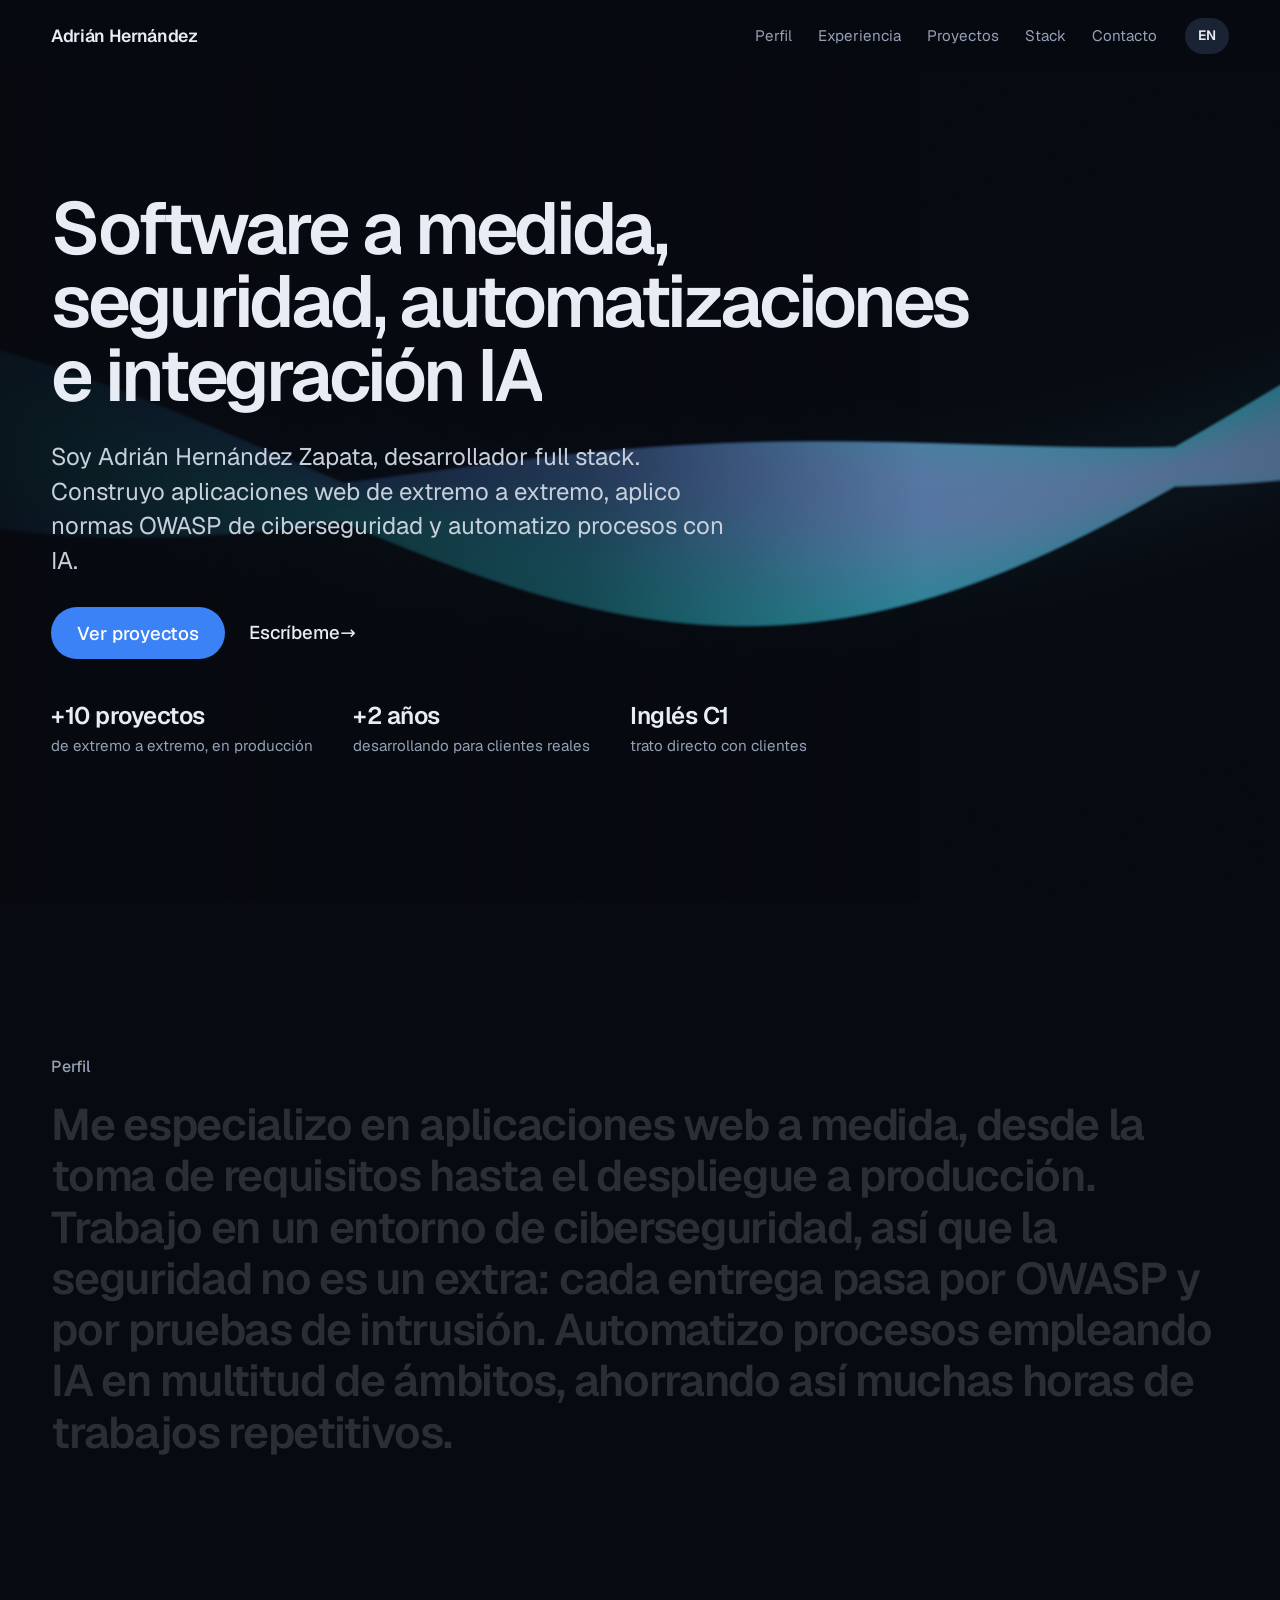
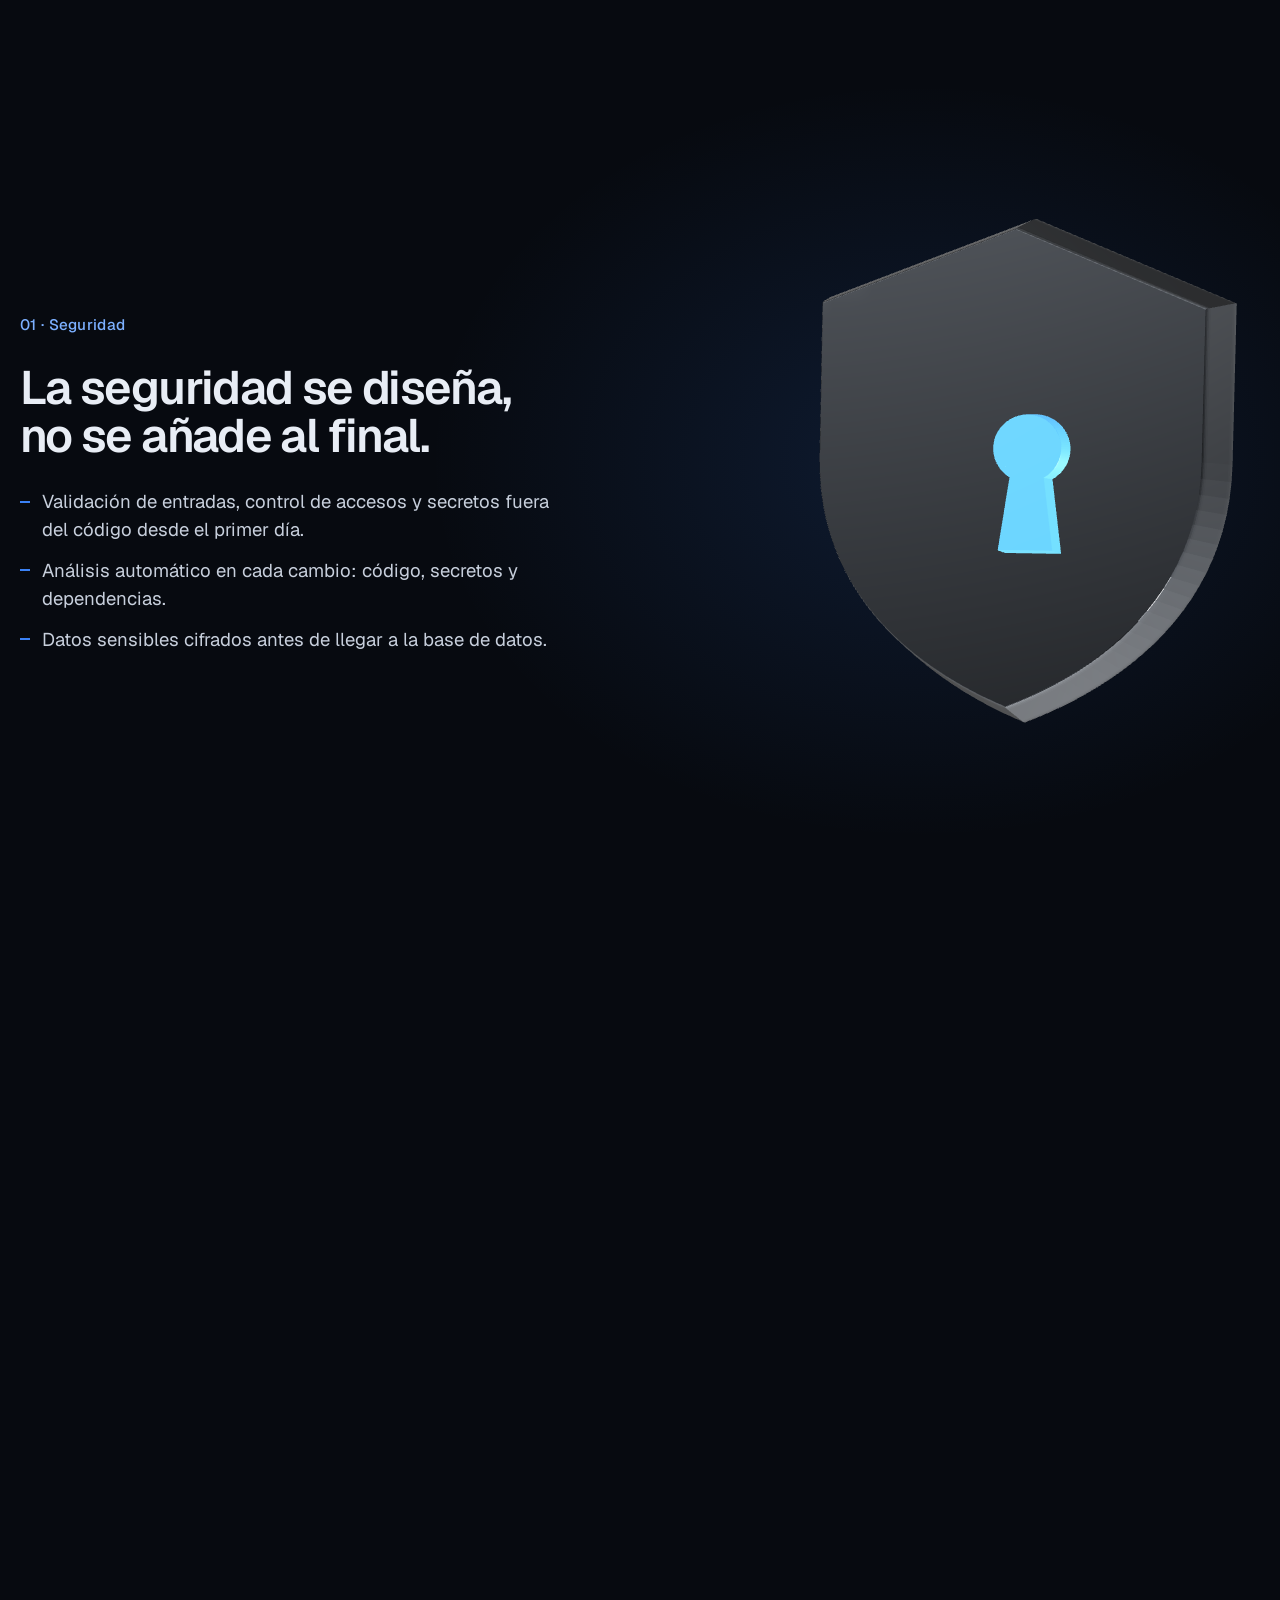
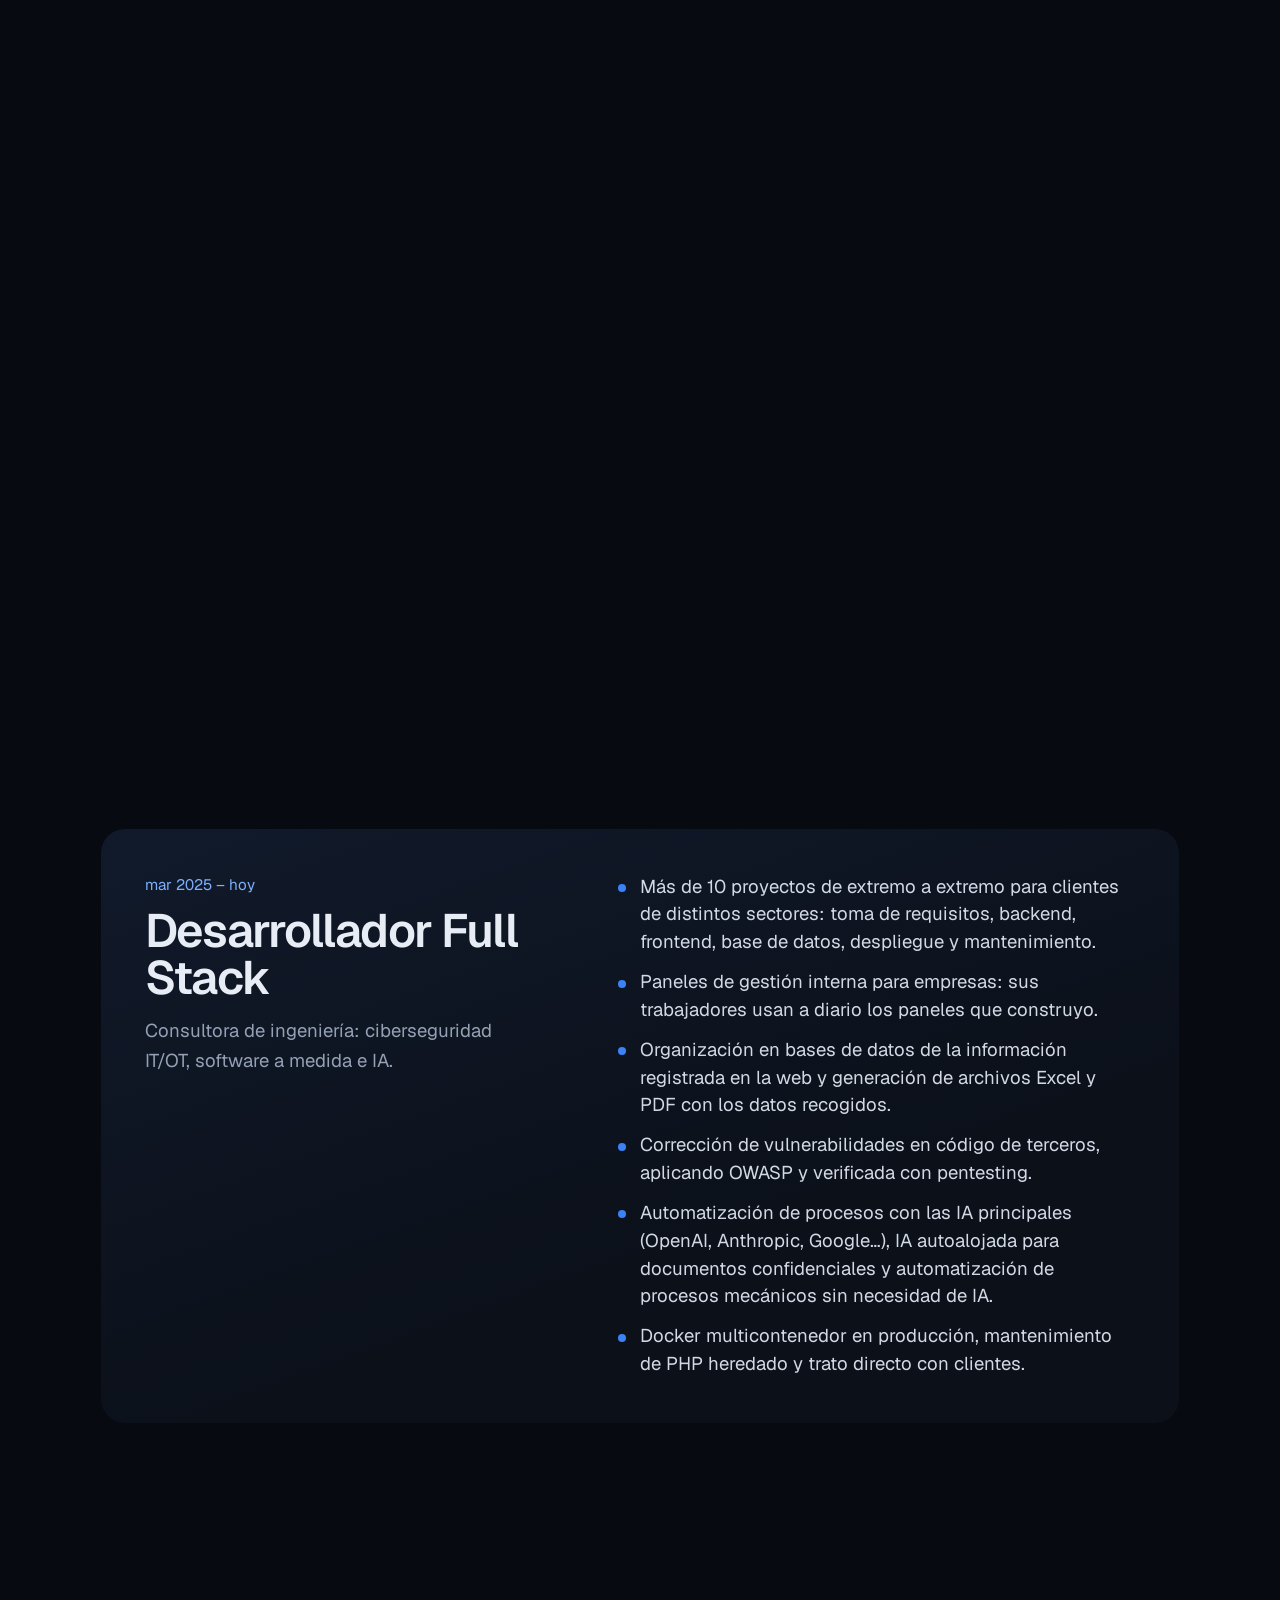
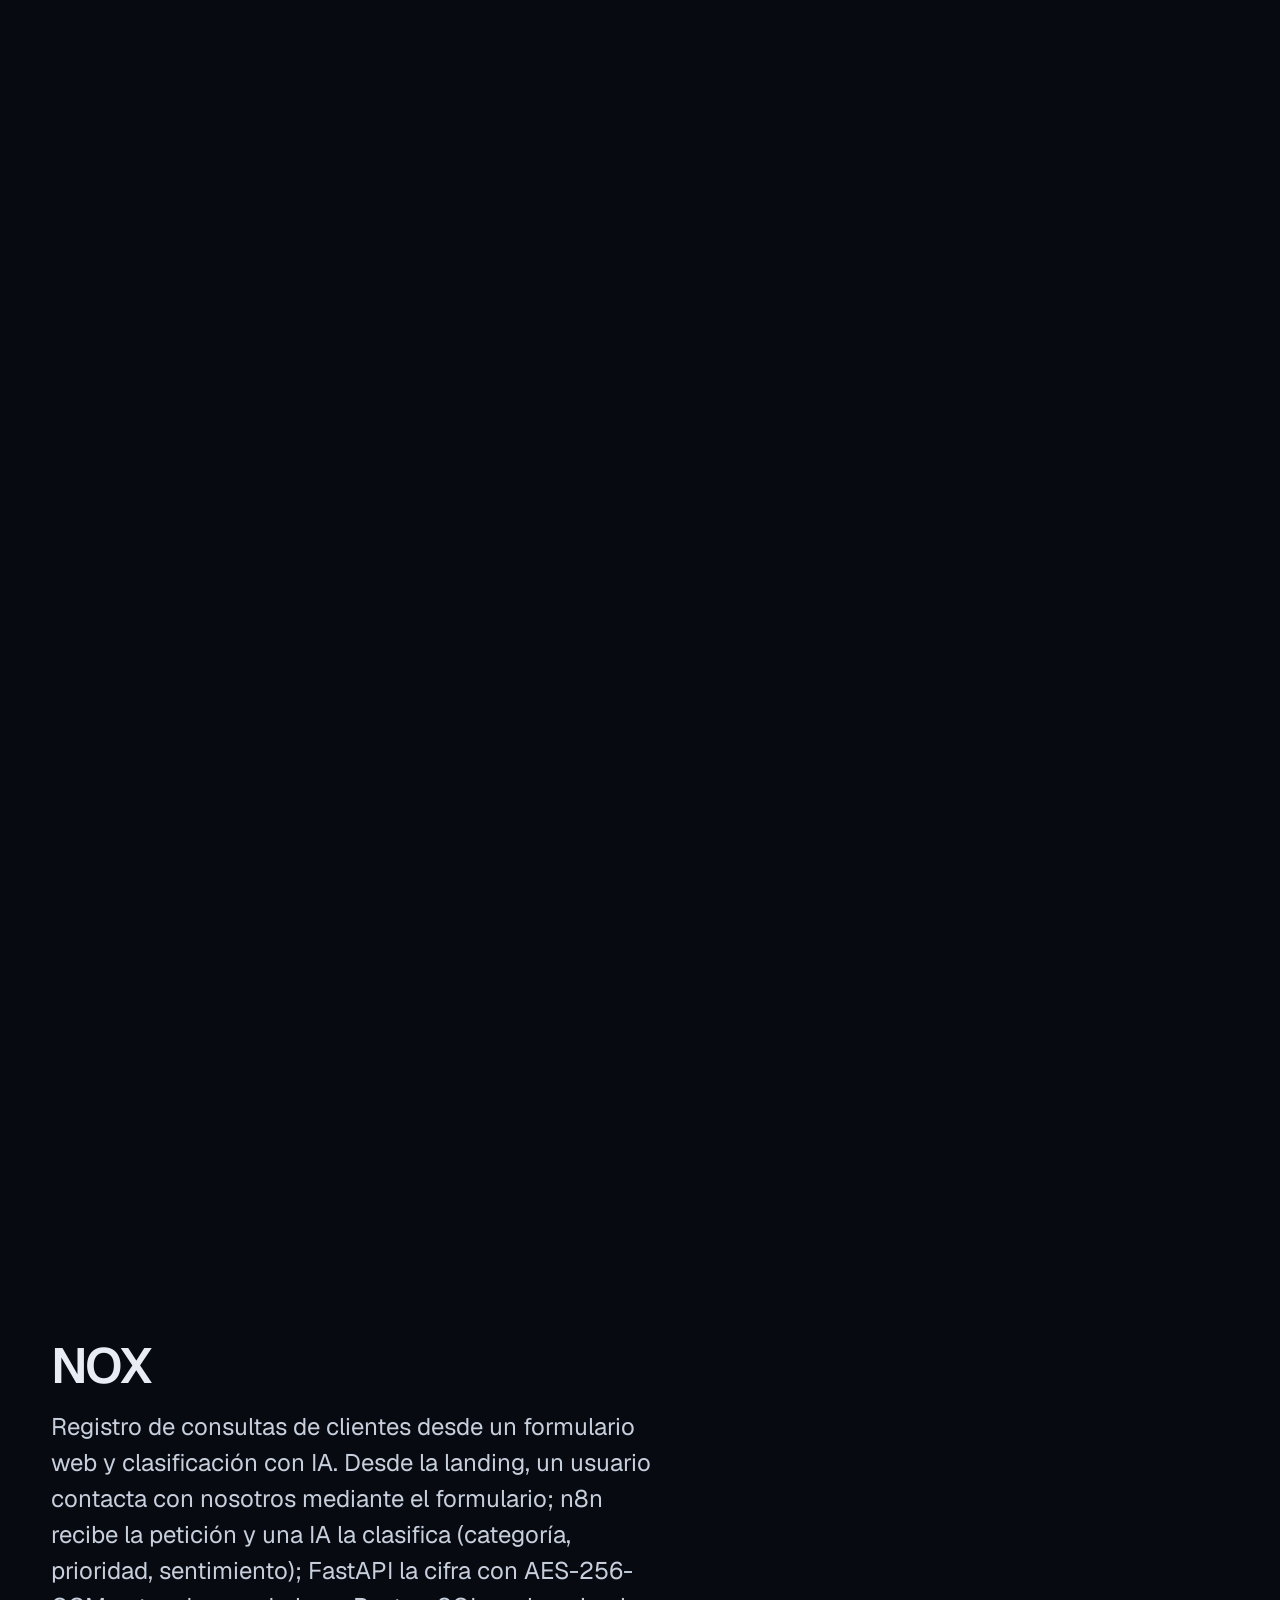
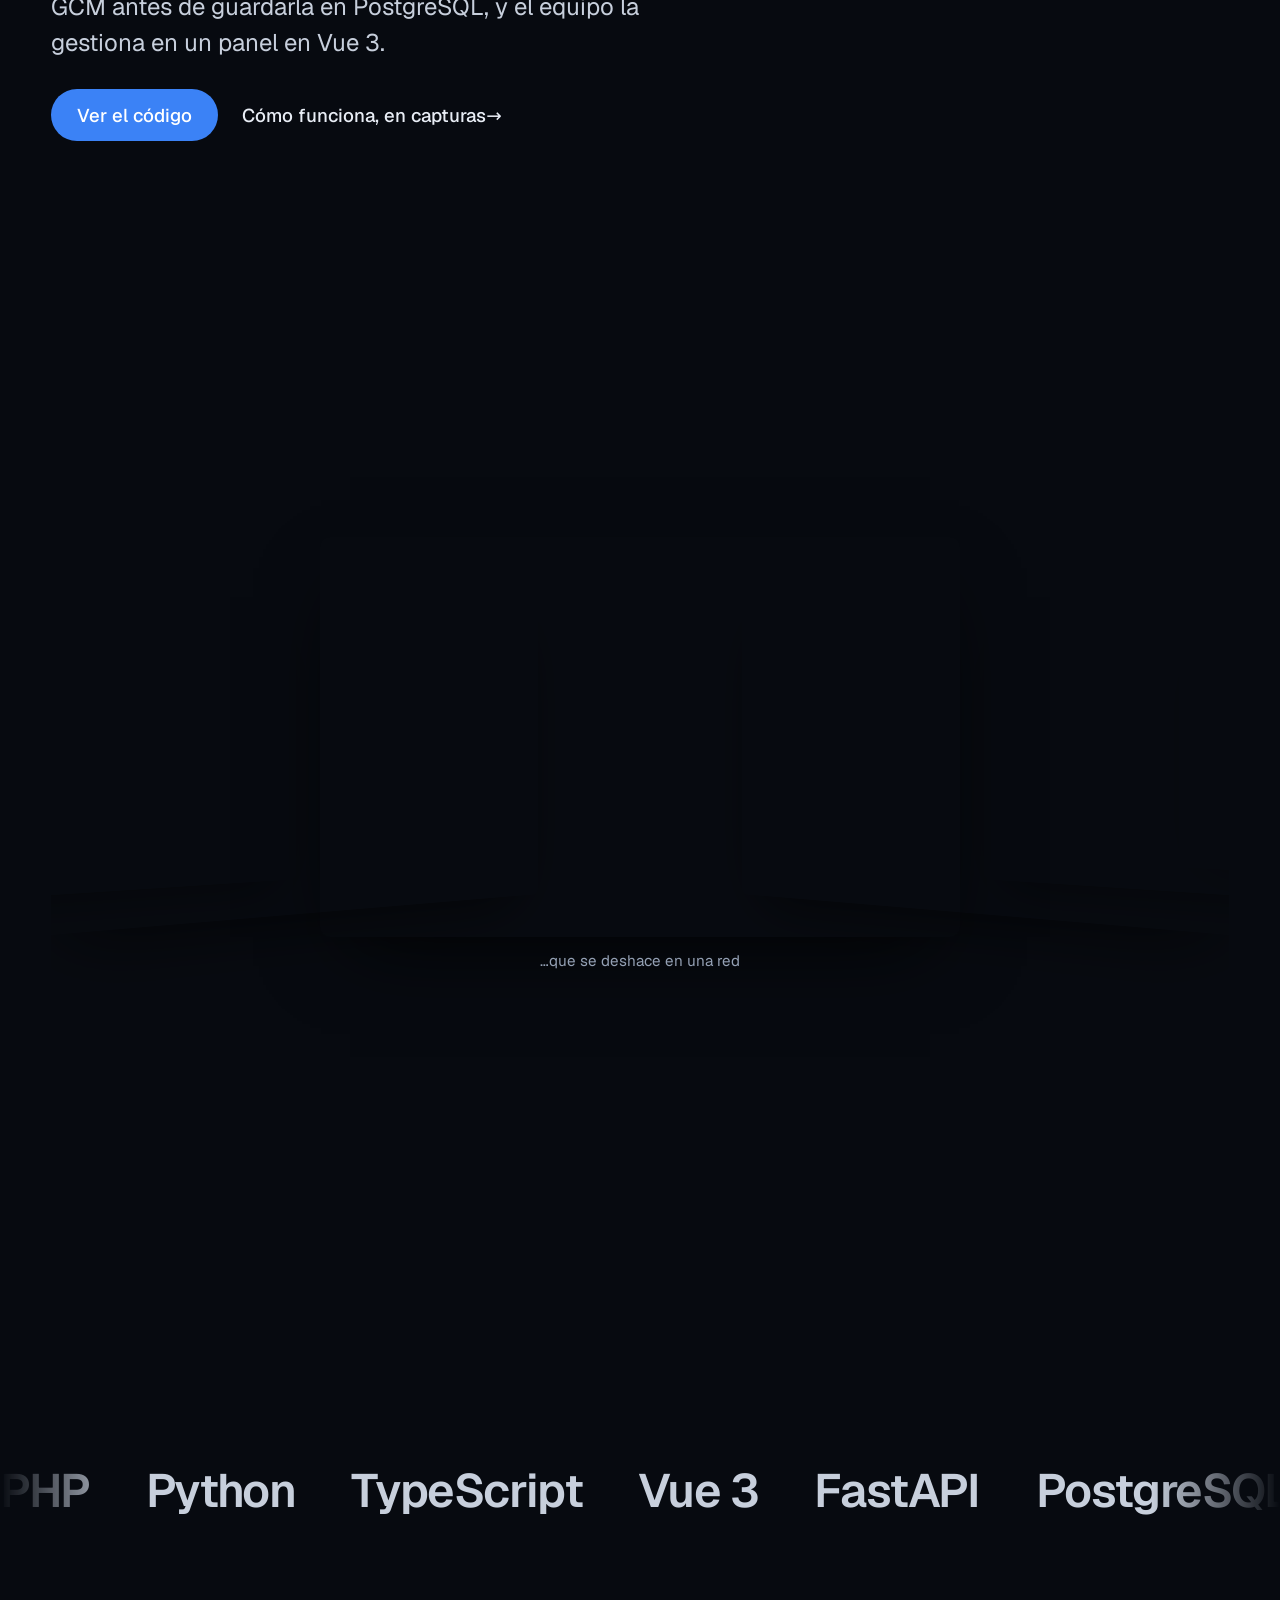
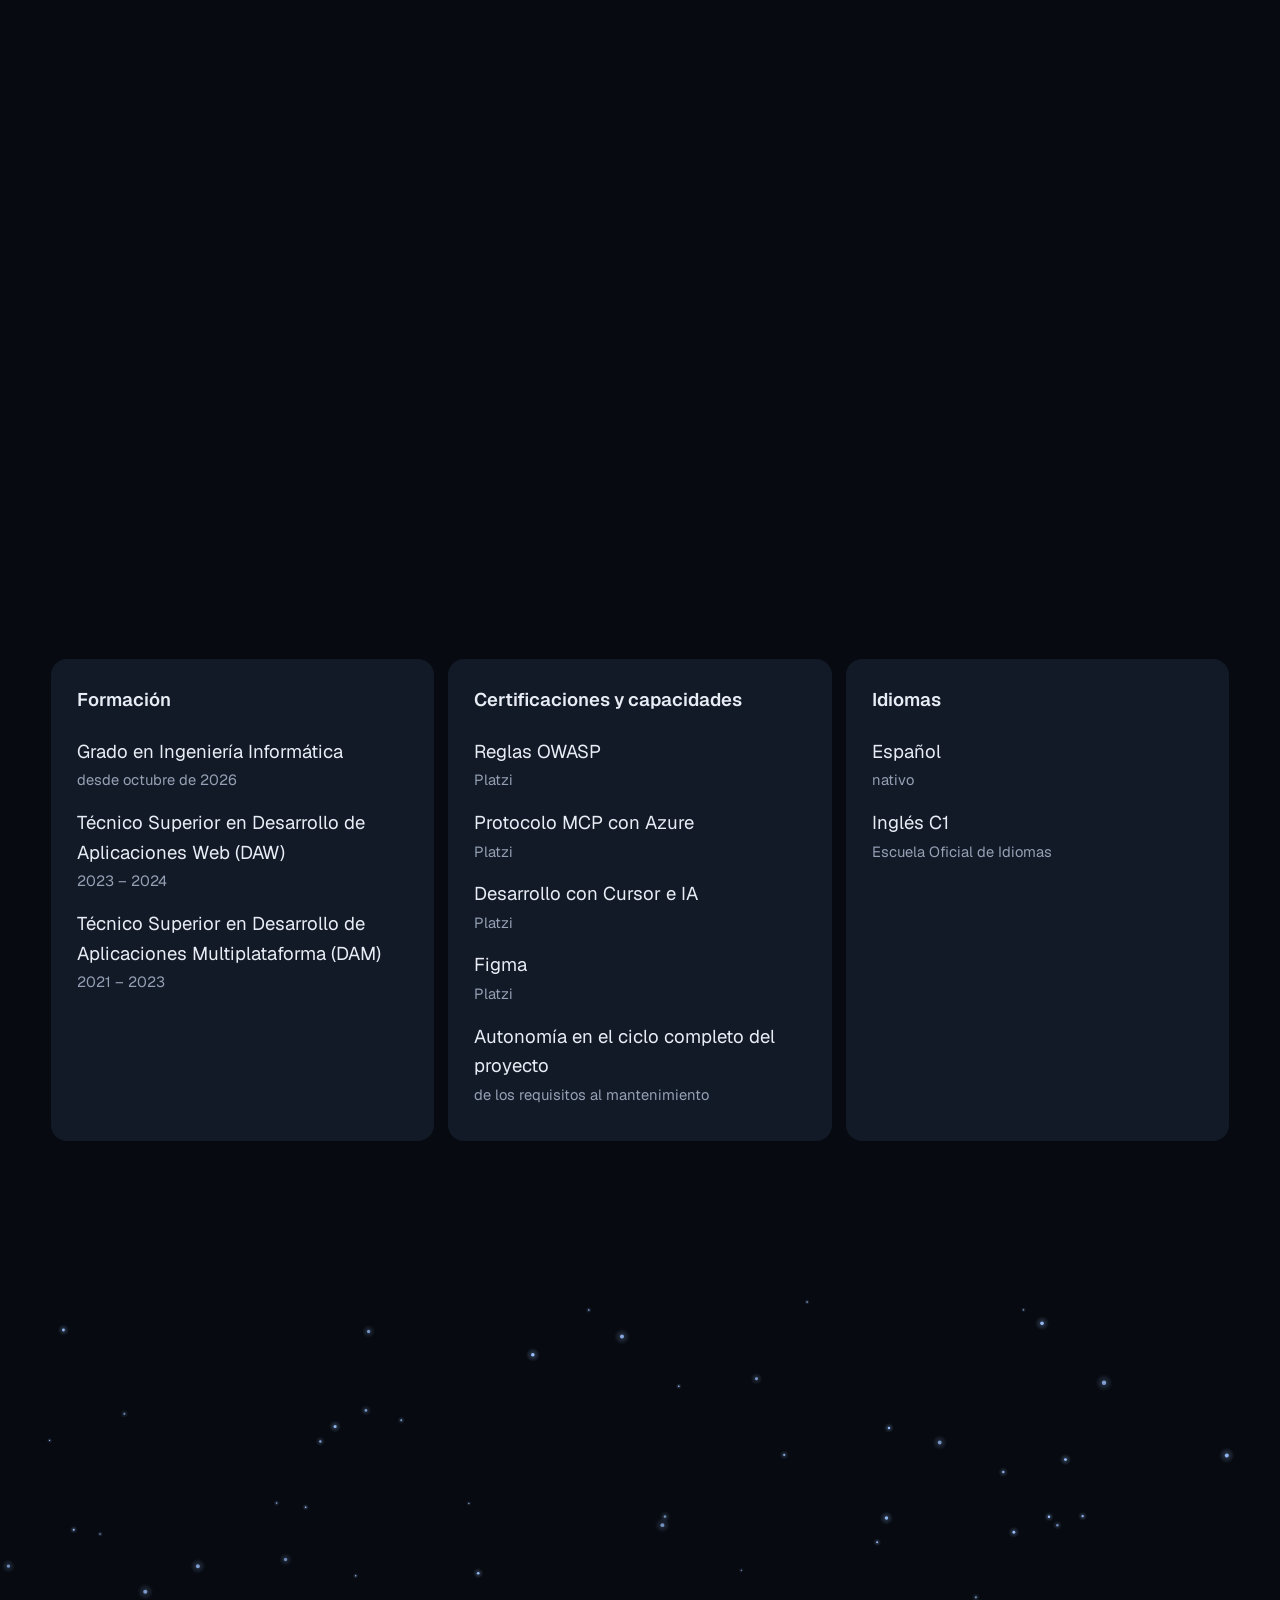
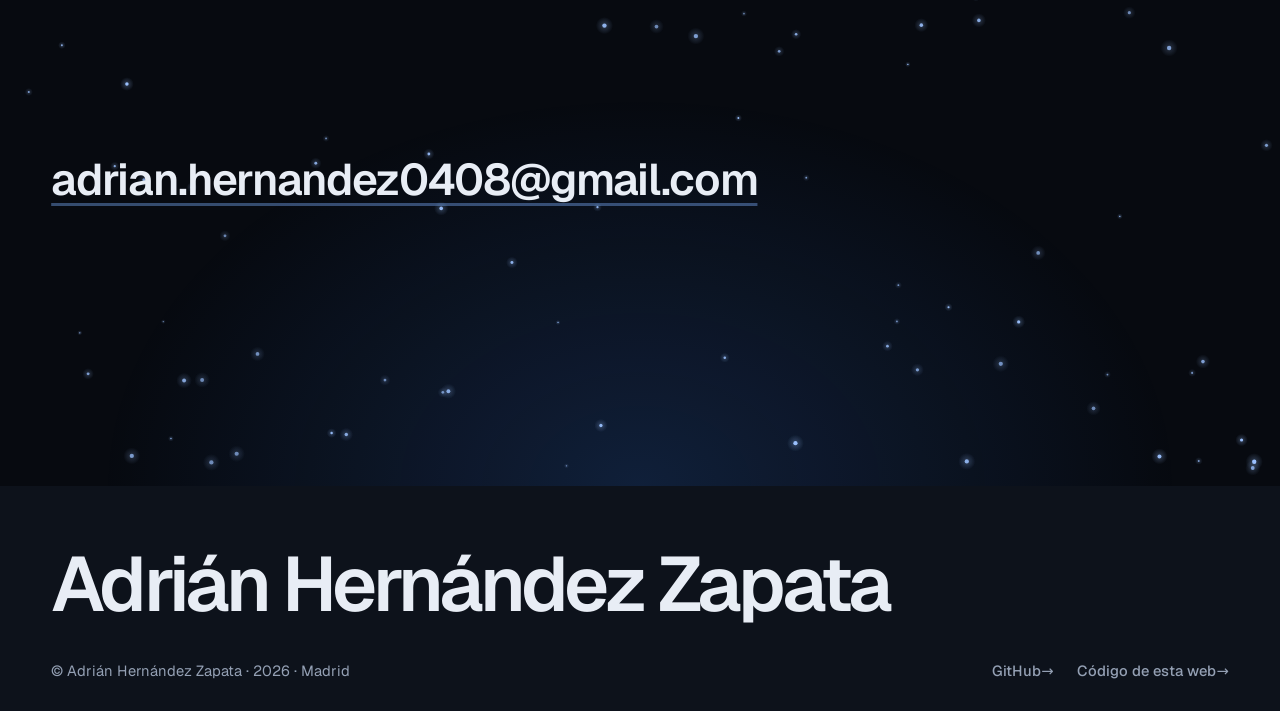
==== commit 2a03e661: "content: remove driving licence from capabilities" ====
--- a/index.html
+++ b/index.html
@@ -251,7 +251,6 @@
             <li>Desarrollo con Cursor e IA<span>Platzi</span></li>
             <li>Figma<span>Platzi</span></li>
             <li>Autonomía en el ciclo completo del proyecto<span>de los requisitos al mantenimiento</span></li>
-            <li>Carnet B<span>y vehículo propio</span></li>
           </ul></section>
           <section aria-labelledby="idiomas"><h3 id="idiomas">Idiomas</h3><ul>
             <li>Español<span>nativo</span></li>
